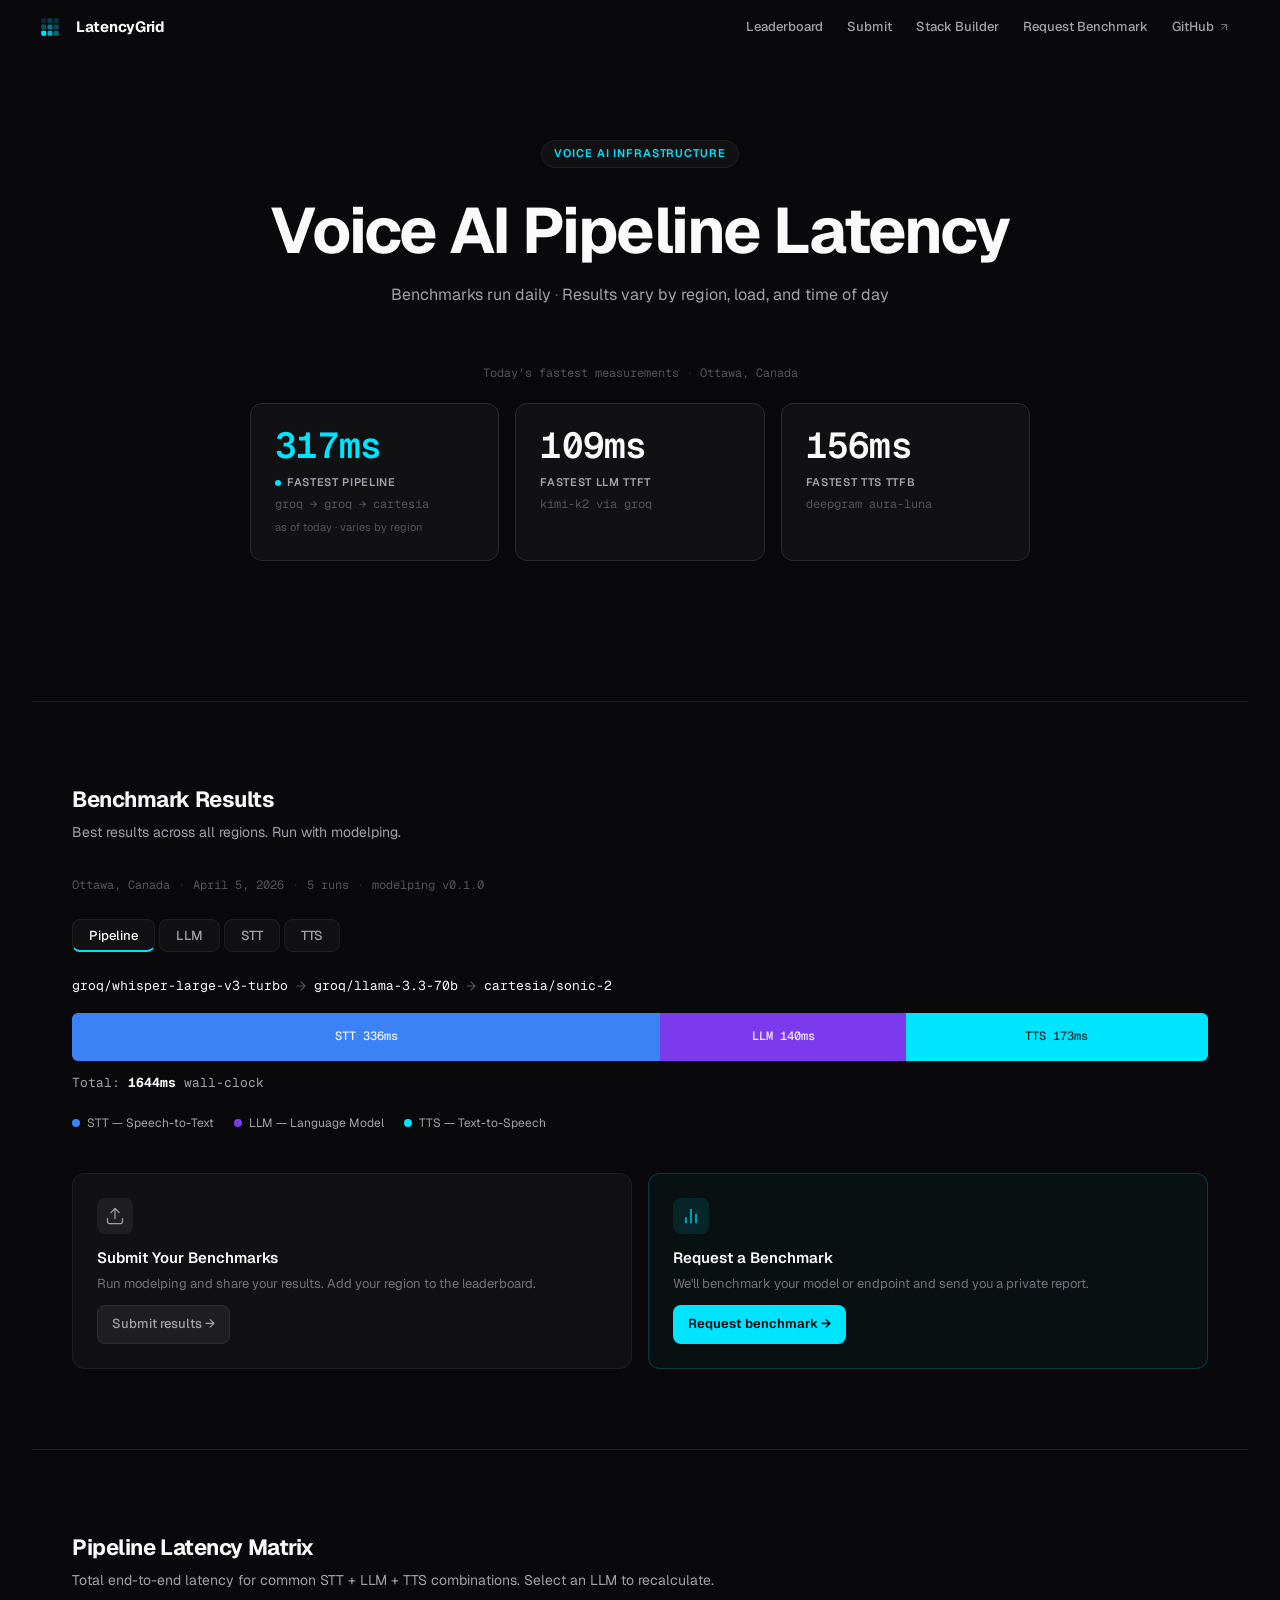
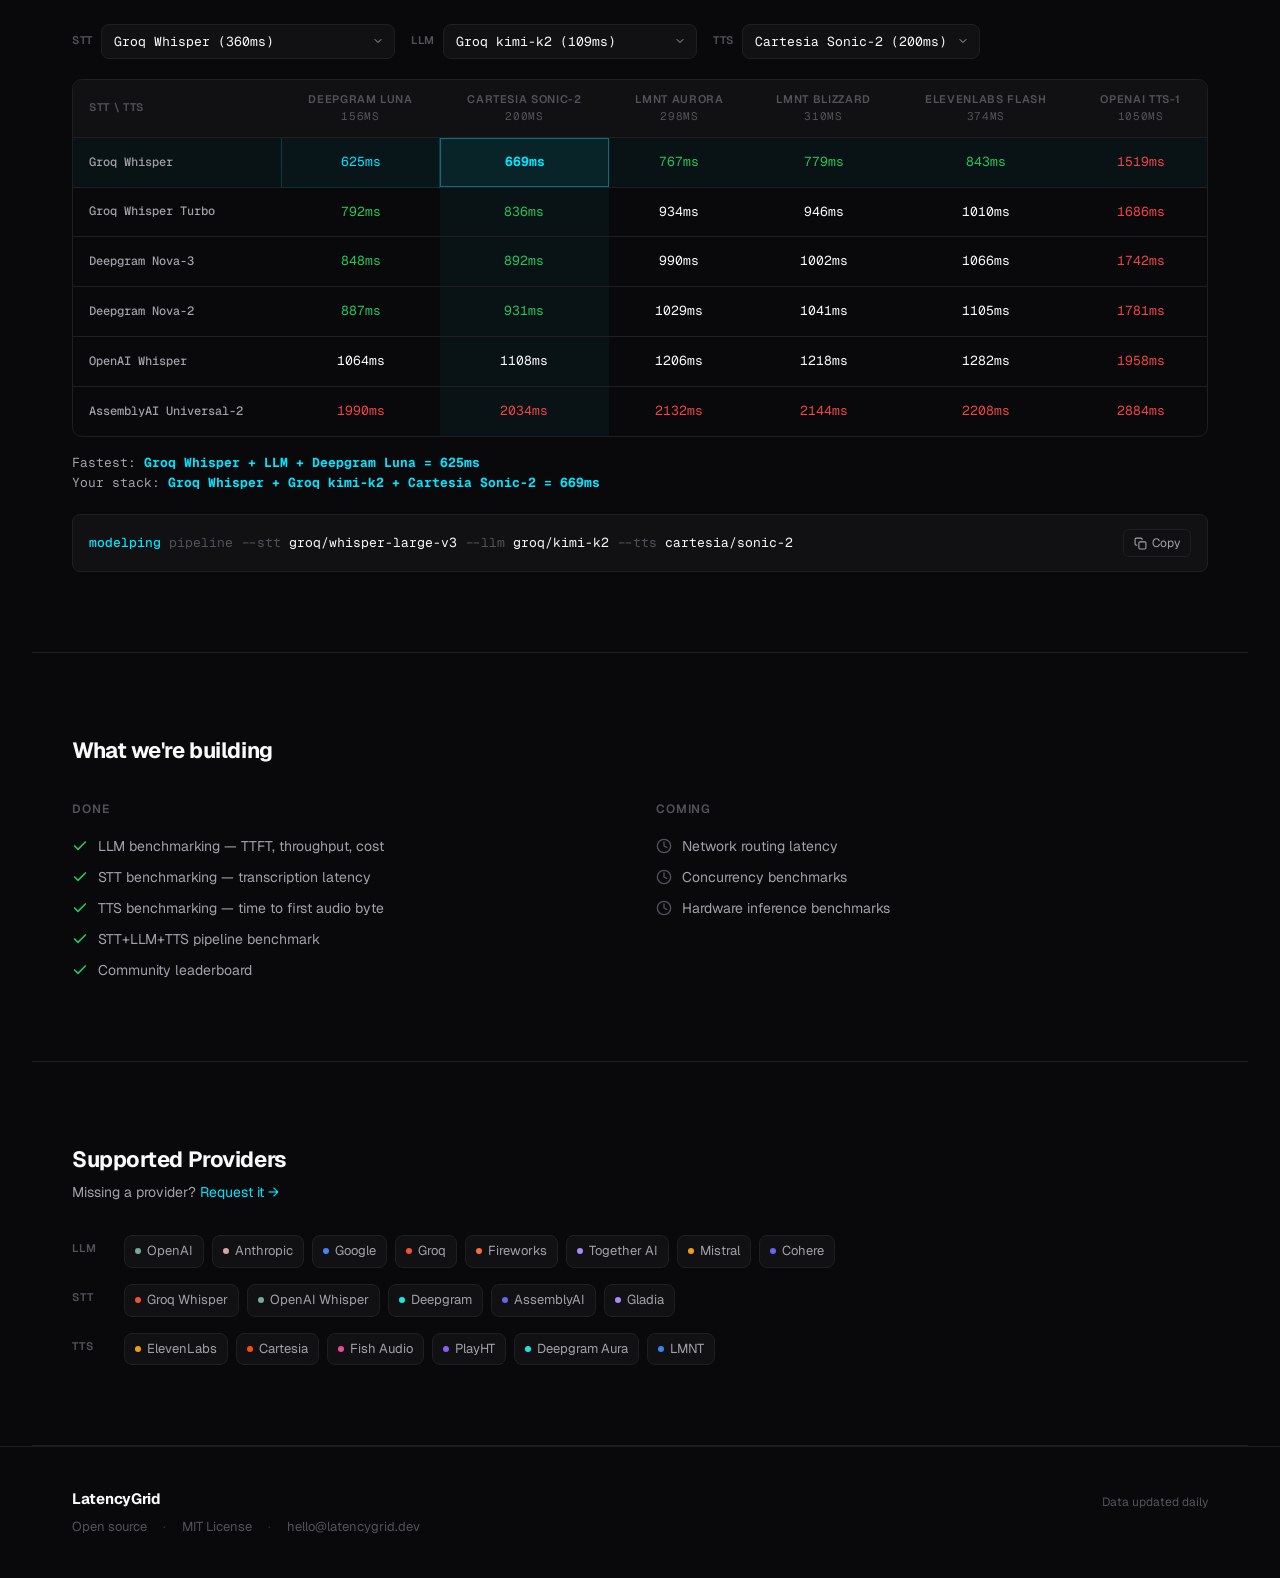
==== index.html @ a195a90a "feat: global benchmark view, matrix with STT+TTS dropdowns, your-stack highlight" ====
<!DOCTYPE html>
<html lang="en">
<head>
  <meta charset="UTF-8" />
  <meta name="viewport" content="width=device-width, initial-scale=1.0" />
  <title>LatencyGrid — Voice AI Pipeline Latency Benchmarks</title>
  <meta name="description" content="Real latency benchmarks for Voice AI pipelines. STT, LLM, TTS latency measurements across 20+ providers. Updated daily." />
  <link rel="preconnect" href="https://fonts.googleapis.com" />
  <link rel="preconnect" href="https://fonts.gstatic.com" crossorigin />
  <link href="https://fonts.googleapis.com/css2?family=Geist:wght@300;400;500;600;700&family=Geist+Mono:wght@400;500&display=swap" rel="stylesheet" />
  <link rel="stylesheet" href="styles.css?v=2" />
  <link rel="icon" type="image/svg+xml" href="/favicon.svg">
  <link rel="icon" type="image/png" sizes="32x32" href="/favicon-32.png">
  <link rel="apple-touch-icon" href="/favicon-32.png">
  <style>
    @keyframes loadingPulse {
      0%, 100% { opacity: 1; }
      50% { opacity: 0.35; }
    }
    .loading-pulse {
      animation: loadingPulse 1.2s ease-in-out infinite;
    }
    .hero-freshness {
      font-size: 12px;
      font-family: var(--font-mono, monospace);
      color: #52525b;
      margin-bottom: 20px;
    }
    .stat-qualifier {
      font-size: 11px;
      color: #52525b;
      margin-top: 4px;
    }
  </style>
</head>
<body>

<!-- ===== NAV ===== -->
<nav class="nav" id="nav">
  <div class="nav-inner">
    <a href="/" class="nav-logo">
      <img src="/logo.svg" width="20" height="20" alt="LatencyGrid" style="display:inline-block;vertical-align:middle;margin-right:8px;">
      LatencyGrid
    </a>
    <button class="nav-mobile-toggle" id="mobileToggle" aria-label="Toggle navigation">
      <svg width="18" height="18" viewBox="0 0 24 24" fill="none" stroke="currentColor" stroke-width="2" stroke-linecap="round">
        <line x1="3" y1="6" x2="21" y2="6"/>
        <line x1="3" y1="12" x2="21" y2="12"/>
        <line x1="3" y1="18" x2="21" y2="18"/>
      </svg>
    </button>
    <ul class="nav-links" id="navLinks">
      <li><a href="/leaderboard.html">Leaderboard</a></li>
      <li><a href="/submit">Submit</a></li>
      <li><a href="#matrix">Stack Builder</a></li>
      <li><a href="/benchmark.html">Request Benchmark</a></li>
      <li>
        <a href="https://github.com/latencygrid/modelping" target="_blank" rel="noopener" class="nav-github">
          GitHub
          <svg width="12" height="12" viewBox="0 0 24 24" fill="none" stroke="currentColor" stroke-width="2" stroke-linecap="round" stroke-linejoin="round">
            <path d="M7 17L17 7M17 7H7M17 7v10"/>
          </svg>
        </a>
      </li>
    </ul>
  </div>
</nav>

<!-- ===== HERO ===== -->
<section class="hero">
  <div class="container">
    <div class="hero-tag">Voice AI Infrastructure</div>
    <h1 class="hero-title">Voice AI Pipeline Latency</h1>
    <p class="hero-sub">
      Benchmarks run daily <span>·</span> Results vary by region, load, and time of day
    </p>

    <div class="hero-freshness">
      <span id="heroDate">Today's fastest measurements</span>
      <span class="meta-sep">·</span>
      <span id="heroLocation">Ottawa, Canada</span>
    </div>

    <div class="hero-stats">
      <!-- Fastest pipeline -->
      <div class="stat-card">
        <div class="stat-number cyan">317ms</div>
        <div class="stat-label-row">
          <div class="live-dot"></div>
          <div class="stat-label">Fastest Pipeline</div>
        </div>
        <div class="stat-meta">groq → groq → cartesia</div>
        <div class="stat-qualifier">as of today · varies by region</div>
      </div>

      <!-- Fastest LLM -->
      <div class="stat-card">
        <div class="stat-number white" id="heroFastestLLM">109ms</div>
        <div class="stat-label-row">
          <div class="stat-label">Fastest LLM TTFT</div>
        </div>
        <div class="stat-meta" id="heroFastestLLMmeta">kimi-k2 via groq</div>
      </div>

      <!-- Fastest TTS -->
      <div class="stat-card">
        <div class="stat-number white" id="heroFastestTTS">156ms</div>
        <div class="stat-label-row">
          <div class="stat-label">Fastest TTS TTFB</div>
        </div>
        <div class="stat-meta" id="heroFastestTTSmeta">deepgram aura-luna</div>
      </div>
    </div>
  </div>
</section>

<div class="section-divider"></div>

<!-- ===== BENCHMARK RESULTS ===== -->
<section id="benchmarks">
  <div class="container">
    <div class="section-header">
      <h2 class="section-title">Benchmark Results</h2>
      <p class="section-sub">Best results across all regions. Run with modelping.</p>
    </div>

    <div class="meta-strip">
      <span id="metaLocation">Ottawa, Canada</span>
      <span class="meta-sep">·</span>
      <span id="metaDate">April 5, 2026</span>
      <span class="meta-sep">·</span>
      <span id="metaRuns">5 runs</span>
      <span class="meta-sep">·</span>
      <span id="metaVersion">modelping v0.1.0</span>
      <span class="meta-sep" id="metaFreshnessSep" style="display:none">·</span>
      <span id="metaFreshness" style="display:none"></span>
    </div>

    <!-- Tabs -->
    <div class="tabs">
      <button class="tab-btn active" data-tab="pipeline">Pipeline</button>
      <button class="tab-btn" data-tab="llm">LLM</button>
      <button class="tab-btn" data-tab="stt">STT</button>
      <button class="tab-btn" data-tab="tts">TTS</button>
    </div>

    <!-- Pipeline tab -->
    <div class="tab-panel active" id="tab-pipeline">
      <div class="pipeline-route">
        <span>groq/whisper-large-v3-turbo</span>
        <svg width="14" height="14" viewBox="0 0 24 24" fill="none" stroke="#52525b" stroke-width="2" stroke-linecap="round"><path d="M5 12h14M12 5l7 7-7 7"/></svg>
        <span>groq/llama-3.3-70b</span>
        <svg width="14" height="14" viewBox="0 0 24 24" fill="none" stroke="#52525b" stroke-width="2" stroke-linecap="round"><path d="M5 12h14M12 5l7 7-7 7"/></svg>
        <span>cartesia/sonic-2</span>
      </div>

      <div class="pipeline-bar-wrapper">
        <div class="bar-seg stt" style="width:51.8%">STT 336ms</div>
        <div class="bar-seg llm" style="width:21.6%">LLM 140ms</div>
        <div class="bar-seg tts" style="width:26.6%">TTS 173ms</div>
      </div>

      <div class="pipeline-total">Total: <strong>1644ms</strong> wall-clock</div>

      <div class="pipeline-legend">
        <div class="legend-item">
          <div class="legend-dot" style="background:#3b82f6"></div>
          STT — Speech-to-Text
        </div>
        <div class="legend-item">
          <div class="legend-dot" style="background:#7c3aed"></div>
          LLM — Language Model
        </div>
        <div class="legend-item">
          <div class="legend-dot" style="background:#00e5ff"></div>
          TTS — Text-to-Speech
        </div>
      </div>
    </div>

    <!-- LLM tab -->
    <div class="tab-panel" id="tab-llm">
      <div class="table-wrapper">
        <table>
          <thead>
            <tr>
              <th>Model</th>
              <th>Provider</th>
              <th>TTFT P50</th>
              <th>TTFT P95</th>
              <th>Tok/s</th>
            </tr>
          </thead>
          <tbody id="llmTableBody">
            <tr>
              <td class="model-name">kimi-k2</td>
              <td><div class="provider-cell"><div class="provider-dot" style="background:#f55036"></div>groq</div></td>
              <td class="latency-green">109ms</td>
              <td class="mono">157ms</td>
              <td class="mono">175.3</td>
            </tr>
            <tr>
              <td class="model-name">llama-3.1-8b-instant</td>
              <td><div class="provider-cell"><div class="provider-dot" style="background:#f55036"></div>groq</div></td>
              <td class="latency-green">114ms</td>
              <td class="mono">130ms</td>
              <td class="mono">387.0</td>
            </tr>
            <tr>
              <td class="model-name">llama-4-scout-17b</td>
              <td><div class="provider-cell"><div class="provider-dot" style="background:#f55036"></div>groq</div></td>
              <td class="latency-green">166ms</td>
              <td class="mono">275ms</td>
              <td class="mono">234.7</td>
            </tr>
            <tr>
              <td class="model-name">llama-3.3-70b-versatile</td>
              <td><div class="provider-cell"><div class="provider-dot" style="background:#f55036"></div>groq</div></td>
              <td class="latency-white">327ms</td>
              <td class="mono">378ms</td>
              <td class="mono">181.6</td>
            </tr>
            <tr>
              <td class="model-name">gpt-4o</td>
              <td><div class="provider-cell"><div class="provider-dot" style="background:#74aa9c"></div>openai</div></td>
              <td class="latency-white">380ms</td>
              <td class="mono">451ms</td>
              <td class="mono">81.6</td>
            </tr>
            <tr>
              <td class="model-name">claude-haiku-4-5</td>
              <td><div class="provider-cell"><div class="provider-dot" style="background:#d4a5a5"></div>anthropic</div></td>
              <td class="latency-white">463ms</td>
              <td class="mono">1700ms</td>
              <td class="mono">68.8</td>
            </tr>
            <tr>
              <td class="model-name">gpt-4o-mini</td>
              <td><div class="provider-cell"><div class="provider-dot" style="background:#74aa9c"></div>openai</div></td>
              <td class="latency-white">508ms</td>
              <td class="mono">549ms</td>
              <td class="mono">44.0</td>
            </tr>
            <tr>
              <td class="model-name">gemini-2.5-flash</td>
              <td><div class="provider-cell"><div class="provider-dot" style="background:#4285f4"></div>google</div></td>
              <td class="latency-white">936ms</td>
              <td class="mono">1100ms</td>
              <td class="mono">45.2</td>
            </tr>
            <tr>
              <td class="model-name">o3-mini</td>
              <td><div class="provider-cell"><div class="provider-dot" style="background:#74aa9c"></div>openai</div></td>
              <td class="latency-red">956ms</td>
              <td class="mono">1508ms</td>
              <td class="mono">70.1</td>
            </tr>
            <tr>
              <td class="model-name">claude-sonnet-4-5</td>
              <td><div class="provider-cell"><div class="provider-dot" style="background:#d4a5a5"></div>anthropic</div></td>
              <td class="latency-red">1361ms</td>
              <td class="mono">1792ms</td>
              <td class="mono">31.4</td>
            </tr>
          </tbody>
        </table>
      </div>
    </div>

    <!-- STT tab -->
    <div class="tab-panel" id="tab-stt">
      <div class="table-wrapper">
        <table>
          <thead>
            <tr>
              <th>Model</th>
              <th>Provider</th>
              <th>Latency P50</th>
            </tr>
          </thead>
          <tbody id="sttTableBody">
            <tr>
              <td class="model-name">whisper-large-v3</td>
              <td><div class="provider-cell"><div class="provider-dot" style="background:#f55036"></div>groq</div></td>
              <td class="mono">360ms</td>
            </tr>
            <tr>
              <td class="model-name">whisper-large-v3-turbo</td>
              <td><div class="provider-cell"><div class="provider-dot" style="background:#f55036"></div>groq</div></td>
              <td class="mono">527ms</td>
            </tr>
            <tr>
              <td class="model-name">nova-3</td>
              <td><div class="provider-cell"><div class="provider-dot" style="background:#13ebe0"></div>deepgram</div></td>
              <td class="mono">583ms</td>
            </tr>
            <tr>
              <td class="model-name">nova-2</td>
              <td><div class="provider-cell"><div class="provider-dot" style="background:#13ebe0"></div>deepgram</div></td>
              <td class="mono">622ms</td>
            </tr>
            <tr>
              <td class="model-name">gpt-4o-transcribe</td>
              <td><div class="provider-cell"><div class="provider-dot" style="background:#74aa9c"></div>openai</div></td>
              <td class="mono">799ms</td>
            </tr>
            <tr>
              <td class="model-name">universal-2</td>
              <td><div class="provider-cell"><div class="provider-dot" style="background:#6366f1"></div>assemblyai</div></td>
              <td class="mono">1725ms</td>
            </tr>
            <tr>
              <td class="model-name">universal-3-pro</td>
              <td><div class="provider-cell"><div class="provider-dot" style="background:#6366f1"></div>assemblyai</div></td>
              <td class="mono">2855ms</td>
            </tr>
            <tr>
              <td class="model-name">default</td>
              <td><div class="provider-cell"><div class="provider-dot" style="background:#a78bfa"></div>gladia</div></td>
              <td class="mono">3452ms</td>
            </tr>
          </tbody>
        </table>
      </div>
    </div>

    <!-- TTS tab -->
    <div class="tab-panel" id="tab-tts">
      <div class="table-wrapper">
        <table>
          <thead>
            <tr>
              <th>Model</th>
              <th>Provider</th>
              <th>TTFB P50</th>
              <th>Realtime Factor</th>
            </tr>
          </thead>
          <tbody id="ttsTableBody">
            <tr>
              <td class="model-name">aura-luna</td>
              <td><div class="provider-cell"><div class="provider-dot" style="background:#13ebe0"></div>deepgram</div></td>
              <td class="mono">156ms</td>
              <td class="rtf-yellow">2.7x</td>
            </tr>
            <tr>
              <td class="model-name">sonic-2</td>
              <td><div class="provider-cell"><div class="provider-dot" style="background:#fc4b0b"></div>cartesia</div></td>
              <td class="mono">200ms</td>
              <td class="rtf-yellow">3.9x</td>
            </tr>
            <tr>
              <td class="model-name">sonic-english</td>
              <td><div class="provider-cell"><div class="provider-dot" style="background:#fc4b0b"></div>cartesia</div></td>
              <td class="mono">210ms</td>
              <td class="rtf-red">1.9x</td>
            </tr>
            <tr>
              <td class="model-name">aurora</td>
              <td><div class="provider-cell"><div class="provider-dot" style="background:#3b82f6"></div>lmnt</div></td>
              <td class="mono">298ms</td>
              <td class="rtf-yellow">2.8x</td>
            </tr>
            <tr>
              <td class="model-name">blizzard</td>
              <td><div class="provider-cell"><div class="provider-dot" style="background:#3b82f6"></div>lmnt</div></td>
              <td class="mono">310ms</td>
              <td class="rtf-yellow">3.5x</td>
            </tr>
            <tr>
              <td class="model-name">flash-v2.5</td>
              <td><div class="provider-cell"><div class="provider-dot" style="background:#f59e0b"></div>elevenlabs</div></td>
              <td class="mono">374ms</td>
              <td class="rtf-green">11.3x</td>
            </tr>
            <tr>
              <td class="model-name">tts-1</td>
              <td><div class="provider-cell"><div class="provider-dot" style="background:#74aa9c"></div>openai</div></td>
              <td class="mono">1050ms</td>
              <td class="rtf-yellow">3.6x</td>
            </tr>
            <tr>
              <td class="model-name">multilingual-v2</td>
              <td><div class="provider-cell"><div class="provider-dot" style="background:#f59e0b"></div>elevenlabs</div></td>
              <td class="mono">1277ms</td>
              <td class="rtf-yellow">4.0x</td>
            </tr>
            <tr>
              <td class="model-name">tts-1-hd</td>
              <td><div class="provider-cell"><div class="provider-dot" style="background:#74aa9c"></div>openai</div></td>
              <td class="mono">2010ms</td>
              <td class="rtf-yellow">2.3x</td>
            </tr>
            <tr>
              <td class="model-name">default</td>
              <td><div class="provider-cell"><div class="provider-dot" style="background:#ec4899"></div>fish-audio</div></td>
              <td class="mono">2511ms</td>
              <td class="rtf-yellow">2.9x</td>
            </tr>
          </tbody>
        </table>
      </div>
    </div>

    <div class="dual-cta">
      <div class="cta-card cta-card-primary">
        <div class="cta-card-icon">
          <!-- Upload/share SVG icon -->
          <svg width="20" height="20" viewBox="0 0 24 24" fill="none" stroke="currentColor" stroke-width="1.5" stroke-linecap="round" stroke-linejoin="round">
            <path d="M21 15v4a2 2 0 0 1-2 2H5a2 2 0 0 1-2-2v-4"/>
            <polyline points="17 8 12 3 7 8"/>
            <line x1="12" y1="3" x2="12" y2="15"/>
          </svg>
        </div>
        <div class="cta-card-body">
          <h3>Submit Your Benchmarks</h3>
          <p>Run modelping and share your results. Add your region to the leaderboard.</p>
        </div>
        <a href="/submit" class="cta-card-btn cta-btn-secondary">Submit results →</a>
      </div>

      <div class="cta-card cta-card-accent">
        <div class="cta-card-icon cta-icon-accent">
          <!-- Chart/benchmark SVG icon -->
          <svg width="20" height="20" viewBox="0 0 24 24" fill="none" stroke="currentColor" stroke-width="1.5" stroke-linecap="round" stroke-linejoin="round">
            <line x1="18" y1="20" x2="18" y2="10"/>
            <line x1="12" y1="20" x2="12" y2="4"/>
            <line x1="6" y1="20" x2="6" y2="14"/>
          </svg>
        </div>
        <div class="cta-card-body">
          <h3>Request a Benchmark</h3>
          <p>We'll benchmark your model or endpoint and send you a private report.</p>
        </div>
        <a href="/benchmark" class="cta-card-btn cta-btn-primary">Request benchmark →</a>
      </div>
    </div>
  </div>
</section>

<div class="section-divider"></div>

<!-- ===== PIPELINE LATENCY MATRIX ===== -->
<section id="matrix">
  <div class="container">
    <div class="section-header">
      <h2 class="section-title">Pipeline Latency Matrix</h2>
      <p class="section-sub">Total end-to-end latency for common STT + LLM + TTS combinations. Select an LLM to recalculate.</p>
    </div>

    <div class="matrix-controls">
      <div class="matrix-control-group">
        <label class="matrix-lbl">STT</label>
        <select id="sttSelect" class="matrix-select">
          <option value="360" data-model="groq/whisper-large-v3" selected>Groq Whisper (360ms)</option>
          <option value="527" data-model="groq/whisper-large-v3-turbo">Groq Whisper Turbo (527ms)</option>
          <option value="583" data-model="deepgram/nova-3">Deepgram Nova-3 (583ms)</option>
          <option value="622" data-model="deepgram/nova-2">Deepgram Nova-2 (622ms)</option>
          <option value="799" data-model="openai/whisper">OpenAI Whisper (799ms)</option>
          <option value="1725" data-model="assemblyai/universal-2">AssemblyAI Universal-2 (1725ms)</option>
        </select>
      </div>

      <div class="matrix-control-group">
        <label class="matrix-lbl">LLM</label>
        <select id="llmSelect" class="matrix-select">
          <option value="109" data-model="groq/kimi-k2" selected>Groq kimi-k2 (109ms)</option>
          <option value="114" data-model="groq/llama-3.1-8b">Groq Llama 3.1 8B (114ms)</option>
          <option value="140" data-model="groq/llama-3.3-70b">Groq Llama 3.3 70B (140ms)</option>
          <option value="380" data-model="openai/gpt-4o">GPT-4o (380ms)</option>
          <option value="463" data-model="anthropic/claude-haiku">Claude Haiku 4.5 (463ms)</option>
          <option value="508" data-model="openai/gpt-4o-mini">GPT-4o-mini (508ms)</option>
          <option value="936" data-model="google/gemini-2.5-flash">Gemini 2.5 Flash (936ms)</option>
        </select>
      </div>

      <div class="matrix-control-group">
        <label class="matrix-lbl">TTS</label>
        <select id="ttsSelect" class="matrix-select">
          <option value="156" data-model="deepgram/aura-luna">Deepgram Luna (156ms)</option>
          <option value="200" data-model="cartesia/sonic-2" selected>Cartesia Sonic-2 (200ms)</option>
          <option value="298" data-model="lmnt/aurora">LMNT Aurora (298ms)</option>
          <option value="310" data-model="lmnt/blizzard">LMNT Blizzard (310ms)</option>
          <option value="374" data-model="elevenlabs/flash">ElevenLabs Flash (374ms)</option>
          <option value="1050" data-model="openai/tts-1">OpenAI TTS-1 (1050ms)</option>
        </select>
      </div>
    </div>

    <div class="matrix-table-wrapper">
      <table class="matrix-table" id="matrixTable">
        <thead id="matrixHead">
          <tr>
            <th>STT \ TTS</th>
            <th>Deepgram Luna<br><span style="font-weight:400;font-family:var(--font-mono);font-size:11px;color:var(--text-muted)">156ms</span></th>
            <th>Cartesia Sonic-2<br><span style="font-weight:400;font-family:var(--font-mono);font-size:11px;color:var(--text-muted)">200ms</span></th>
            <th>LMNT Aurora<br><span style="font-weight:400;font-family:var(--font-mono);font-size:11px;color:var(--text-muted)">298ms</span></th>
            <th>LMNT Blizzard<br><span style="font-weight:400;font-family:var(--font-mono);font-size:11px;color:var(--text-muted)">310ms</span></th>
            <th>ElevenLabs Flash<br><span style="font-weight:400;font-family:var(--font-mono);font-size:11px;color:var(--text-muted)">374ms</span></th>
            <th>OpenAI TTS-1<br><span style="font-weight:400;font-family:var(--font-mono);font-size:11px;color:var(--text-muted)">1050ms</span></th>
          </tr>
        </thead>
        <tbody id="matrixBody">
          <!-- JS-populated -->
        </tbody>
      </table>
    </div>

    <div class="matrix-fastest-line" id="matrixFastestLine">
      Fastest: <strong id="fastestLabel">—</strong><br>
      Your stack: <strong id="yourStackLabel">—</strong>
    </div>

    <div class="command-block">
      <div class="command-text" id="commandText">
        <span class="cmd-binary">modelping</span>
        <span class="cmd-flag"> pipeline</span>
        <span class="cmd-flag"> --stt </span><span id="cmdSttValue" class="cmd-value">groq/whisper-large-v3</span>
        <span class="cmd-flag"> --llm </span><span id="cmdLlmValue" class="cmd-value">groq/kimi-k2</span>
        <span class="cmd-flag"> --tts </span><span id="cmdTtsValue" class="cmd-value">cartesia/sonic-2</span>
      </div>
      <button class="copy-btn" id="copyBtn">
        <svg width="13" height="13" viewBox="0 0 24 24" fill="none" stroke="currentColor" stroke-width="2" stroke-linecap="round" stroke-linejoin="round">
          <rect x="9" y="9" width="13" height="13" rx="2" ry="2"/>
          <path d="M5 15H4a2 2 0 0 1-2-2V4a2 2 0 0 1 2-2h9a2 2 0 0 1 2 2v1"/>
        </svg>
        Copy
      </button>
    </div>
  </div>
</section>

<div class="section-divider"></div>

<!-- ===== ROADMAP ===== -->
<section id="roadmap">
  <div class="container">
    <div class="section-header">
      <h2 class="section-title">What we're building</h2>
    </div>

    <div class="roadmap-grid">
      <!-- Done -->
      <div>
        <div class="roadmap-column-title">Done</div>
        <div class="roadmap-items">
          <div class="roadmap-item">
            <svg width="16" height="16" viewBox="0 0 24 24" fill="none" stroke="#22c55e" stroke-width="2.5" stroke-linecap="round" stroke-linejoin="round">
              <polyline points="20 6 9 17 4 12"/>
            </svg>
            <span>LLM benchmarking — TTFT, throughput, cost</span>
          </div>
          <div class="roadmap-item">
            <svg width="16" height="16" viewBox="0 0 24 24" fill="none" stroke="#22c55e" stroke-width="2.5" stroke-linecap="round" stroke-linejoin="round">
              <polyline points="20 6 9 17 4 12"/>
            </svg>
            <span>STT benchmarking — transcription latency</span>
          </div>
          <div class="roadmap-item">
            <svg width="16" height="16" viewBox="0 0 24 24" fill="none" stroke="#22c55e" stroke-width="2.5" stroke-linecap="round" stroke-linejoin="round">
              <polyline points="20 6 9 17 4 12"/>
            </svg>
            <span>TTS benchmarking — time to first audio byte</span>
          </div>
          <div class="roadmap-item">
            <svg width="16" height="16" viewBox="0 0 24 24" fill="none" stroke="#22c55e" stroke-width="2.5" stroke-linecap="round" stroke-linejoin="round">
              <polyline points="20 6 9 17 4 12"/>
            </svg>
            <span>STT+LLM+TTS pipeline benchmark</span>
          </div>
          <div class="roadmap-item">
            <svg width="16" height="16" viewBox="0 0 24 24" fill="none" stroke="#22c55e" stroke-width="2.5" stroke-linecap="round" stroke-linejoin="round">
              <polyline points="20 6 9 17 4 12"/>
            </svg>
            <span>Community leaderboard</span>
          </div>
        </div>
      </div>

      <!-- Coming -->
      <div>
        <div class="roadmap-column-title">Coming</div>
        <div class="roadmap-items">
          <div class="roadmap-item">
            <svg width="16" height="16" viewBox="0 0 24 24" fill="none" stroke="#52525b" stroke-width="2" stroke-linecap="round" stroke-linejoin="round">
              <circle cx="12" cy="12" r="10"/>
              <polyline points="12 6 12 12 16 14"/>
            </svg>
            <span>Network routing latency</span>
          </div>
          <div class="roadmap-item">
            <svg width="16" height="16" viewBox="0 0 24 24" fill="none" stroke="#52525b" stroke-width="2" stroke-linecap="round" stroke-linejoin="round">
              <circle cx="12" cy="12" r="10"/>
              <polyline points="12 6 12 12 16 14"/>
            </svg>
            <span>Concurrency benchmarks</span>
          </div>
          <div class="roadmap-item">
            <svg width="16" height="16" viewBox="0 0 24 24" fill="none" stroke="#52525b" stroke-width="2" stroke-linecap="round" stroke-linejoin="round">
              <circle cx="12" cy="12" r="10"/>
              <polyline points="12 6 12 12 16 14"/>
            </svg>
            <span>Hardware inference benchmarks</span>
          </div>
        </div>
      </div>
    </div>
  </div>
</section>

<div class="section-divider"></div>

<!-- ===== SUPPORTED PROVIDERS ===== -->
<section id="providers">
  <div class="container">
    <div class="section-header">
      <h2 class="section-title">Supported Providers</h2>
      <p class="section-sub">Missing a provider? <a href="/benchmark.html" style="color:var(--accent);">Request it →</a></p>
    </div>

    <div class="provider-rows">
      <!-- LLM -->
      <div class="provider-row">
        <div class="provider-row-label">LLM</div>
        <div class="provider-chips">
          <div class="chip"><div class="chip-dot" style="background:#74aa9c"></div>OpenAI</div>
          <div class="chip"><div class="chip-dot" style="background:#d4a5a5"></div>Anthropic</div>
          <div class="chip"><div class="chip-dot" style="background:#4285f4"></div>Google</div>
          <div class="chip"><div class="chip-dot" style="background:#f55036"></div>Groq</div>
          <div class="chip"><div class="chip-dot" style="background:#ff6b35"></div>Fireworks</div>
          <div class="chip"><div class="chip-dot" style="background:#a78bfa"></div>Together AI</div>
          <div class="chip"><div class="chip-dot" style="background:#f59e0b"></div>Mistral</div>
          <div class="chip"><div class="chip-dot" style="background:#6366f1"></div>Cohere</div>
        </div>
      </div>

      <!-- STT -->
      <div class="provider-row">
        <div class="provider-row-label">STT</div>
        <div class="provider-chips">
          <div class="chip"><div class="chip-dot" style="background:#f55036"></div>Groq Whisper</div>
          <div class="chip"><div class="chip-dot" style="background:#74aa9c"></div>OpenAI Whisper</div>
          <div class="chip"><div class="chip-dot" style="background:#13ebe0"></div>Deepgram</div>
          <div class="chip"><div class="chip-dot" style="background:#6366f1"></div>AssemblyAI</div>
          <div class="chip"><div class="chip-dot" style="background:#a78bfa"></div>Gladia</div>
        </div>
      </div>

      <!-- TTS -->
      <div class="provider-row">
        <div class="provider-row-label">TTS</div>
        <div class="provider-chips">
          <div class="chip"><div class="chip-dot" style="background:#f59e0b"></div>ElevenLabs</div>
          <div class="chip"><div class="chip-dot" style="background:#fc4b0b"></div>Cartesia</div>
          <div class="chip"><div class="chip-dot" style="background:#ec4899"></div>Fish Audio</div>
          <div class="chip"><div class="chip-dot" style="background:#8b5cf6"></div>PlayHT</div>
          <div class="chip"><div class="chip-dot" style="background:#13ebe0"></div>Deepgram Aura</div>
          <div class="chip"><div class="chip-dot" style="background:#3b82f6"></div>LMNT</div>
        </div>
      </div>
    </div>
  </div>
</section>

<div class="section-divider"></div>

<!-- ===== FOOTER ===== -->
<footer>
  <div class="container">
    <div class="footer-inner">
      <div>
        <div class="footer-brand">LatencyGrid</div>
        <div class="footer-links">
          <span>Open source</span>
          <span class="footer-sep">·</span>
          <span>MIT License</span>
          <span class="footer-sep">·</span>
          <a href="mailto:hello@latencygrid.dev">hello@latencygrid.dev</a>
        </div>
      </div>
      <div class="footer-right">
        <div class="footer-data-note">Data updated daily</div>
      </div>
    </div>
  </div>
</footer>

<script>
(function() {
  // ===== NAV SCROLL =====
  const nav = document.getElementById('nav');
  window.addEventListener('scroll', function() {
    nav.classList.toggle('scrolled', window.scrollY > 20);
  }, { passive: true });

  // ===== MOBILE NAV =====
  const mobileToggle = document.getElementById('mobileToggle');
  const navLinks = document.getElementById('navLinks');
  mobileToggle.addEventListener('click', function() {
    navLinks.classList.toggle('open');
  });

  // ===== TAB SWITCHING =====
  const tabBtns = document.querySelectorAll('.tab-btn');
  const tabPanels = document.querySelectorAll('.tab-panel');
  tabBtns.forEach(function(btn) {
    btn.addEventListener('click', function() {
      const target = btn.getAttribute('data-tab');
      tabBtns.forEach(function(b) { b.classList.remove('active'); });
      tabPanels.forEach(function(p) { p.classList.remove('active'); });
      btn.classList.add('active');
      document.getElementById('tab-' + target).classList.add('active');
    });
  });

  // ===== MATRIX =====
  const sttOptions = [
    { label: 'Groq Whisper', ms: 360, cmdKey: 'groq/whisper-large-v3' },
    { label: 'Groq Whisper Turbo', ms: 527, cmdKey: 'groq/whisper-large-v3-turbo' },
    { label: 'Deepgram Nova-3', ms: 583, cmdKey: 'deepgram/nova-3' },
    { label: 'Deepgram Nova-2', ms: 622, cmdKey: 'deepgram/nova-2' },
    { label: 'OpenAI Whisper', ms: 799, cmdKey: 'openai/whisper' },
    { label: 'AssemblyAI Universal-2', ms: 1725, cmdKey: 'assemblyai/universal-2' }
  ];

  const ttsOptions = [
    { label: 'Deepgram Luna', ms: 156, cmdKey: 'deepgram/aura-luna' },
    { label: 'Cartesia Sonic-2', ms: 200, cmdKey: 'cartesia/sonic-2' },
    { label: 'LMNT Aurora', ms: 298, cmdKey: 'lmnt/aurora' },
    { label: 'LMNT Blizzard', ms: 310, cmdKey: 'lmnt/blizzard' },
    { label: 'ElevenLabs Flash', ms: 374, cmdKey: 'elevenlabs/flash' },
    { label: 'OpenAI TTS-1', ms: 1050, cmdKey: 'openai/tts-1' }
  ];

  function getThresholds(values) {
    const sorted = [...values].sort(function(a, b) { return a - b; });
    const low = sorted[Math.floor(sorted.length * 0.3)];
    const high = sorted[Math.floor(sorted.length * 0.7)];
    return { low, high };
  }

  function colorCell(val, low, high) {
    if (val <= low) return '#22c55e';
    if (val >= high) return '#ef4444';
    return '#fafafa';
  }

  function getSelectedMs(selectId) {
    return parseInt(document.getElementById(selectId).value, 10);
  }

  function getSelectedModel(selectId) {
    const sel = document.getElementById(selectId);
    const opt = sel.options[sel.selectedIndex];
    return opt.getAttribute('data-model') || '';
  }

  function renderMatrix(llmMs) {
    const sttMs = getSelectedMs('sttSelect');
    const ttsMs = getSelectedMs('ttsSelect');
    const tbody = document.getElementById('matrixBody');

    // Compute all values
    const rows = sttOptions.map(function(stt) {
      return ttsOptions.map(function(tts) {
        return stt.ms + llmMs + tts.ms;
      });
    });

    const allVals = rows.flat();
    const { low, high } = getThresholds(allVals);
    const minVal = Math.min.apply(null, allVals);

    let fastestStt = '', fastestTts = '', fastestTotal = 0;
    let fastestSttCmd = '', fastestTtsCmd = '';

    tbody.innerHTML = '';
    rows.forEach(function(rowVals, si) {
      const sttRowMs = sttOptions[si].ms;
      const isSelectedRow = (sttRowMs === sttMs);
      const tr = document.createElement('tr');
      if (isSelectedRow) tr.className = 'matrix-row highlighted';

      const th = document.createElement('td');
      th.className = 'row-header';
      th.textContent = sttOptions[si].label;
      tr.appendChild(th);

      rowVals.forEach(function(val, ti) {
        const ttsColMs = ttsOptions[ti].ms;
        const isSelectedCol = (ttsColMs === ttsMs);
        const isSelectedCell = (isSelectedRow && isSelectedCol);
        const isMin = (val === minVal);
        const td = document.createElement('td');

        if (isSelectedCell) {
          td.className = 'matrix-cell selected';
        } else if (isMin) {
          td.className = 'cell-fastest';
          td.style.color = '#00e5ff';
          fastestStt = sttOptions[si].label;
          fastestTts = ttsOptions[ti].label;
          fastestTotal = val;
          fastestSttCmd = sttOptions[si].cmdKey;
          fastestTtsCmd = ttsOptions[ti].cmdKey;
        } else {
          if (isSelectedCol) td.className = 'matrix-col-highlighted';
          td.style.color = colorCell(val, low, high);
        }
        td.style.fontFamily = 'var(--font-mono)';
        td.textContent = val + 'ms';
        tr.appendChild(td);
      });

      tbody.appendChild(tr);
    });

    // If nothing else is min (edge case: selected cell is the min)
    if (!fastestStt) {
      for (let si = 0; si < rows.length; si++) {
        for (let ti = 0; ti < rows[si].length; ti++) {
          if (rows[si][ti] === minVal) {
            fastestStt = sttOptions[si].label;
            fastestTts = ttsOptions[ti].label;
            fastestTotal = minVal;
            fastestSttCmd = sttOptions[si].cmdKey;
            fastestTtsCmd = ttsOptions[ti].cmdKey;
          }
        }
      }
    }

    // Your stack total
    const yourStackTotal = sttMs + llmMs + ttsMs;

    // Update fastest line
    document.getElementById('fastestLabel').textContent =
      fastestStt + ' + LLM + ' + fastestTts + ' = ' + fastestTotal + 'ms';

    // Update your stack line
    const sttSel = document.getElementById('sttSelect');
    const ttsSel = document.getElementById('ttsSelect');
    const llmSel = document.getElementById('llmSelect');
    const sttLabel = sttSel.options[sttSel.selectedIndex].text.replace(/ \(\d+ms\)$/, '');
    const ttsLabel = ttsSel.options[ttsSel.selectedIndex].text.replace(/ \(\d+ms\)$/, '');
    const llmLabel = llmSel.options[llmSel.selectedIndex].text.replace(/ \(\d+ms\)$/, '');
    document.getElementById('yourStackLabel').textContent =
      sttLabel + ' + ' + llmLabel + ' + ' + ttsLabel + ' = ' + yourStackTotal + 'ms';

    return { fastestSttCmd, fastestTtsCmd };
  }

  function getModelFromSelect(selectId) {
    const sel = document.getElementById(selectId);
    return sel.options[sel.selectedIndex].getAttribute('data-model') || '';
  }

  function updateCommand() {
    document.getElementById('cmdSttValue').textContent = getModelFromSelect('sttSelect');
    document.getElementById('cmdLlmValue').textContent = getModelFromSelect('llmSelect');
    document.getElementById('cmdTtsValue').textContent = getModelFromSelect('ttsSelect');
  }

  function updateMatrix() {
    const llmMs = getSelectedMs('llmSelect');
    renderMatrix(llmMs);
    updateCommand();
    history.replaceState(null, '', window.location.pathname);
  }

  document.getElementById('llmSelect').addEventListener('change', updateMatrix);
  document.getElementById('sttSelect').addEventListener('change', updateMatrix);
  document.getElementById('ttsSelect').addEventListener('change', updateMatrix);
  updateMatrix();

  // ===== LIVE DATA FETCHING =====
  (function() {
    const API_BASE = 'https://api.latencygrid.dev';

    const PROVIDER_COLORS = {
      openai: '#74aa9c', anthropic: '#d4a5a5', google: '#4285f4',
      groq: '#f55036', fireworks: '#6366f1', together: '#f59e0b',
      mistral: '#ff6b6b', cohere: '#39d353',
      deepgram: '#13ebe0', deepgram_stt: '#13ebe0', deepgram_tts: '#13ebe0',
      cartesia: '#fc4b0b', elevenlabs: '#f59e0b', assemblyai: '#6366f1',
      lmnt: '#3b82f6', openai_stt: '#74aa9c', gladia: '#a78bfa',
      'fish-audio': '#ec4899', playht: '#8b5cf6'
    };

    function providerColor(provider) {
      if (!provider) return '#888';
      var key = provider.toLowerCase().replace(/[_-]/g, '').replace('stt','').replace('tts','');
      for (var k in PROVIDER_COLORS) {
        if (k.replace(/[_-]/g, '') === key) return PROVIDER_COLORS[k];
      }
      return PROVIDER_COLORS[provider] || '#888';
    }

    function formatDate(ts) {
      try {
        var d = new Date(ts);
        return d.toLocaleDateString('en-US', { month: 'long', day: 'numeric', year: 'numeric' });
      } catch(e) { return ts; }
    }

    function timeAgo(ts) {
      try {
        var diff = Math.floor((Date.now() - new Date(ts).getTime()) / 1000);
        if (diff < 60) return diff + 's ago';
        if (diff < 3600) return Math.floor(diff/60) + 'm ago';
        if (diff < 86400) return Math.floor(diff/3600) + 'h ago';
        return Math.floor(diff/86400) + 'd ago';
      } catch(e) { return ''; }
    }

    function setLoading() {
      var llmEl = document.getElementById('heroFastestLLM');
      var ttsEl = document.getElementById('heroFastestTTS');
      if (llmEl) llmEl.classList.add('loading-pulse');
      if (ttsEl) ttsEl.classList.add('loading-pulse');

      var llmBody = document.getElementById('llmTableBody');
      var sttBody = document.getElementById('sttTableBody');
      var ttsBody = document.getElementById('ttsTableBody');
      var loadingRow = '<tr><td colspan="5" style="text-align:center;color:var(--text-muted);padding:18px">Loading…</td></tr>';
      if (llmBody) llmBody.innerHTML = loadingRow;
      if (sttBody) sttBody.innerHTML = '<tr><td colspan="3" style="text-align:center;color:var(--text-muted);padding:18px">Loading…</td></tr>';
      if (ttsBody) ttsBody.innerHTML = '<tr><td colspan="4" style="text-align:center;color:var(--text-muted);padding:18px">Loading…</td></tr>';
    }

    function clearLoading() {
      var llmEl = document.getElementById('heroFastestLLM');
      var ttsEl = document.getElementById('heroFastestTTS');
      if (llmEl) llmEl.classList.remove('loading-pulse');
      if (ttsEl) ttsEl.classList.remove('loading-pulse');
    }

    function restoreHardcodedTables() {
      // On fetch error, restore hardcoded fallback rows
      var llmBody = document.getElementById('llmTableBody');
      if (llmBody) llmBody.innerHTML = [
        ['kimi-k2','groq','109ms','157ms','175.3','latency-green'],
        ['llama-3.1-8b-instant','groq','114ms','130ms','387.0','latency-green'],
        ['llama-4-scout-17b','groq','166ms','275ms','234.7','latency-green'],
        ['llama-3.3-70b-versatile','groq','327ms','378ms','181.6','latency-white'],
        ['gpt-4o','openai','380ms','451ms','81.6','latency-white'],
        ['claude-haiku-4-5','anthropic','463ms','1700ms','68.8','latency-white'],
        ['gpt-4o-mini','openai','508ms','549ms','44.0','latency-white'],
        ['gemini-2.5-flash','google','936ms','1100ms','45.2','latency-white'],
        ['o3-mini','openai','956ms','1508ms','70.1','latency-red'],
        ['claude-sonnet-4-5','anthropic','1361ms','1792ms','31.4','latency-red']
      ].map(function(r) {
        return '<tr><td class="model-name">'+r[0]+'</td><td><div class="provider-cell"><div class="provider-dot" style="background:'+providerColor(r[1])+'"></div>'+r[1]+'</div></td><td class="'+r[5]+'">'+r[2]+'</td><td class="mono">'+r[3]+'</td><td class="mono">'+r[4]+'</td></tr>';
      }).join('');

      var sttBody = document.getElementById('sttTableBody');
      if (sttBody) sttBody.innerHTML = [
        ['whisper-large-v3','groq','360ms'],
        ['whisper-large-v3-turbo','groq','527ms'],
        ['nova-3','deepgram','583ms'],
        ['nova-2','deepgram','622ms'],
        ['gpt-4o-transcribe','openai','799ms'],
        ['universal-2','assemblyai','1725ms'],
        ['universal-3-pro','assemblyai','2855ms'],
        ['default','gladia','3452ms']
      ].map(function(r) {
        return '<tr><td class="model-name">'+r[0]+'</td><td><div class="provider-cell"><div class="provider-dot" style="background:'+providerColor(r[1])+'"></div>'+r[1]+'</div></td><td class="mono">'+r[2]+'</td></tr>';
      }).join('');

      var ttsBody = document.getElementById('ttsTableBody');
      if (ttsBody) ttsBody.innerHTML = [
        ['aura-luna','deepgram','156ms','2.7x','rtf-yellow'],
        ['sonic-2','cartesia','200ms','3.9x','rtf-yellow'],
        ['sonic-english','cartesia','210ms','1.9x','rtf-red'],
        ['aurora','lmnt','298ms','2.8x','rtf-yellow'],
        ['blizzard','lmnt','310ms','3.5x','rtf-yellow'],
        ['flash-v2.5','elevenlabs','374ms','11.3x','rtf-green'],
        ['tts-1','openai','1050ms','3.6x','rtf-yellow'],
        ['multilingual-v2','elevenlabs','1277ms','4.0x','rtf-yellow'],
        ['tts-1-hd','openai','2010ms','2.3x','rtf-yellow'],
        ['default','fish-audio','2511ms','2.9x','rtf-yellow']
      ].map(function(r) {
        return '<tr><td class="model-name">'+r[0]+'</td><td><div class="provider-cell"><div class="provider-dot" style="background:'+providerColor(r[1])+'"></div>'+r[1]+'</div></td><td class="mono">'+r[2]+'</td><td class="'+r[4]+'">'+r[3]+'</td></tr>';
      }).join('');
    }

    function renderLLMTable(llmData) {
      var body = document.getElementById('llmTableBody');
      if (!body || !llmData || !llmData.length) return;
      var valid = llmData.filter(function(m) { return m.error_rate < 1; });
      valid.sort(function(a, b) { return a.ttft_p50 - b.ttft_p50; });
      var n = valid.length;
      body.innerHTML = valid.map(function(m, i) {
        var color;
        if (i < 3) color = '#22c55e';
        else if (i >= n - 2) color = '#ef4444';
        else color = '#fafafa';
        var dotColor = providerColor(m.provider);
        var providerLabel = m.provider || '';
        var toks = m.throughput_p50 != null ? m.throughput_p50.toFixed(1) : '—';
        var p95 = m.ttft_p95 != null ? Math.round(m.ttft_p95) + 'ms' : '—';
        return '<tr>' +
          '<td class="model-name">' + m.model + '</td>' +
          '<td><div class="provider-cell"><div class="provider-dot" style="background:' + dotColor + '"></div>' + providerLabel + '</div></td>' +
          '<td style="color:' + color + ';font-family:var(--font-mono)">' + Math.round(m.ttft_p50) + 'ms</td>' +
          '<td class="mono">' + p95 + '</td>' +
          '<td class="mono">' + toks + '</td>' +
          '</tr>';
      }).join('');
    }

    function renderSTTTable(sttData) {
      var body = document.getElementById('sttTableBody');
      if (!body || !sttData || !sttData.length) return;
      var sorted = sttData.slice().sort(function(a,b){ return a.latency_p50 - b.latency_p50; });
      body.innerHTML = sorted.map(function(m) {
        var parts = (m.model || '').split('/');
        var modelLabel = parts[parts.length - 1];
        var providerLabel = m.provider || '';
        var dotColor = providerColor(m.provider);
        return '<tr>' +
          '<td class="model-name">' + modelLabel + '</td>' +
          '<td><div class="provider-cell"><div class="provider-dot" style="background:' + dotColor + '"></div>' + providerLabel + '</div></td>' +
          '<td class="mono">' + Math.round(m.latency_p50) + 'ms</td>' +
          '</tr>';
      }).join('');
    }

    function renderTTSTable(ttsData) {
      var body = document.getElementById('ttsTableBody');
      if (!body || !ttsData || !ttsData.length) return;
      var sorted = ttsData.slice().sort(function(a,b){
        var av = a.ttfb_p50 != null ? a.ttfb_p50 : (a.ttfb_ms != null ? a.ttfb_ms : Infinity);
        var bv = b.ttfb_p50 != null ? b.ttfb_p50 : (b.ttfb_ms != null ? b.ttfb_ms : Infinity);
        return av - bv;
      });
      body.innerHTML = sorted.map(function(m) {
        var parts = (m.model || '').split('/');
        var modelLabel = parts[parts.length - 1];
        var providerLabel = m.provider || '';
        var dotColor = providerColor(m.provider);
        var ttfb = m.ttfb_p50 != null ? m.ttfb_p50 : (m.ttfb_ms != null ? m.ttfb_ms : null);
        var ttfbStr = ttfb != null ? Math.round(ttfb) + 'ms' : '—';
        var rtf = m.rtf != null ? m.rtf : null;
        var rtfStr = '—', rtfClass = '';
        if (rtf != null) {
          rtfStr = rtf.toFixed(1) + 'x';
          if (rtf > 5) rtfClass = 'rtf-green';
          else if (rtf >= 2) rtfClass = 'rtf-yellow';
          else rtfClass = 'rtf-red';
        }
        return '<tr>' +
          '<td class="model-name">' + modelLabel + '</td>' +
          '<td><div class="provider-cell"><div class="provider-dot" style="background:' + dotColor + '"></div>' + providerLabel + '</div></td>' +
          '<td class="mono">' + ttfbStr + '</td>' +
          '<td class="' + rtfClass + '">' + rtfStr + '</td>' +
          '</tr>';
      }).join('');
    }

    function applySubmissionData(sub) {
      var llm = sub.llm || [];
      var stt = sub.stt || [];
      var tts = sub.tts || [];

      // Hero: Fastest LLM
      var validLLM = llm.filter(function(m){ return m.error_rate < 1; });
      if (validLLM.length) {
        var bestLLM = validLLM.reduce(function(a, b){ return a.ttft_p50 < b.ttft_p50 ? a : b; });
        document.getElementById('heroFastestLLM').textContent = Math.round(bestLLM.ttft_p50) + 'ms';
        document.getElementById('heroFastestLLMmeta').textContent = bestLLM.model + ' via ' + (bestLLM.provider || '');
      }

      // Hero: Fastest TTS
      if (tts.length) {
        var bestTTS = tts.reduce(function(a, b){
          var av = a.ttfb_p50 != null ? a.ttfb_p50 : (a.ttfb_ms != null ? a.ttfb_ms : Infinity);
          var bv = b.ttfb_p50 != null ? b.ttfb_p50 : (b.ttfb_ms != null ? b.ttfb_ms : Infinity);
          return av < bv ? a : b;
        });
        var bestTTFB = bestTTS.ttfb_p50 != null ? bestTTS.ttfb_p50 : (bestTTS.ttfb_ms != null ? bestTTS.ttfb_ms : null);
        if (bestTTFB != null) {
          document.getElementById('heroFastestTTS').textContent = Math.round(bestTTFB) + 'ms';
          var ttsParts = (bestTTS.model || '').split('/');
          document.getElementById('heroFastestTTSmeta').textContent = ttsParts[ttsParts.length - 1];
        }
      }

      // Hero freshness line
      var heroDateEl = document.getElementById('heroDate');
      var heroLocEl = document.getElementById('heroLocation');
      if (heroDateEl) heroDateEl.textContent = "Today's fastest · " + formatDate(sub.timestamp);
      if (heroLocEl) heroLocEl.textContent = sub.location || '';

      // Metadata strip
      document.getElementById('metaLocation').textContent = 'Global · best per model';
      document.getElementById('metaDate').textContent = formatDate(sub.timestamp);
      document.getElementById('metaRuns').textContent = (llm[0] && llm[0].runs ? llm[0].runs : 5) + ' runs';
      document.getElementById('metaVersion').textContent = 'modelping ' + (sub.modelping_version || 'v0.1.0');

      // Freshness
      var ago = timeAgo(sub.timestamp);
      if (ago) {
        var sepEl = document.getElementById('metaFreshnessSep');
        var freshnessEl = document.getElementById('metaFreshness');
        if (sepEl) sepEl.style.display = '';
        if (freshnessEl) {
          freshnessEl.textContent = 'Last updated: ' + ago;
          freshnessEl.style.display = '';
        }
      }

      // Tables
      renderLLMTable(llm);
      renderSTTTable(stt);
      renderTTSTable(tts);

      // Pipeline tab — update from live data if available
      var pipeline = sub.pipeline || [];
      if (pipeline.length) {
        var best = pipeline.reduce(function(a, b) {
          return a.total_pipeline_ms < b.total_pipeline_ms ? a : b;
        });
        // Update route label
        var routeEl = document.querySelector('.pipeline-route');
        if (routeEl) {
          routeEl.innerHTML =
            '<span>' + (best.stt_model || best.stt_provider) + '</span>' +
            '<svg width="14" height="14" viewBox="0 0 24 24" fill="none" stroke="#52525b" stroke-width="2" stroke-linecap="round"><path d="M5 12h14M12 5l7 7-7 7"/></svg>' +
            '<span>' + (best.llm_model || best.llm_provider) + '</span>' +
            '<svg width="14" height="14" viewBox="0 0 24 24" fill="none" stroke="#52525b" stroke-width="2" stroke-linecap="round"><path d="M5 12h14M12 5l7 7-7 7"/></svg>' +
            '<span>' + (best.tts_model || best.tts_provider) + '</span>';
        }
        // Update bar proportions
        var total = best.stt_latency_ms + best.llm_ttft_ms + best.tts_ttfb_ms;
        var sttPct = (best.stt_latency_ms / total * 100).toFixed(1);
        var llmPct = (best.llm_ttft_ms / total * 100).toFixed(1);
        var ttsPct = (best.tts_ttfb_ms / total * 100).toFixed(1);
        var segStt = document.querySelector('.bar-seg.stt');
        var segLlm = document.querySelector('.bar-seg.llm');
        var segTts = document.querySelector('.bar-seg.tts');
        if (segStt) { segStt.style.width = sttPct + '%'; segStt.textContent = 'STT ' + best.stt_latency_ms + 'ms'; }
        if (segLlm) { segLlm.style.width = llmPct + '%'; segLlm.textContent = 'LLM ' + best.llm_ttft_ms + 'ms'; }
        if (segTts) { segTts.style.width = ttsPct + '%'; segTts.textContent = 'TTS ' + best.tts_ttfb_ms + 'ms'; }
        // Update total
        var totalEl = document.querySelector('.pipeline-total strong');
        if (totalEl) totalEl.textContent = best.total_pipeline_ms + 'ms';
        // Update hero fastest pipeline
        document.getElementById('heroFastestPipeline').textContent = best.total_pipeline_ms + 'ms';
      }
    }

    function findBestSubmission(submissions) {
      // Score each submission by completeness: prefer LLM+STT+TTS over LLM-only
      // Use llm_count + stt_count + tts_count as score, tiebreak by recency
      var scored = submissions.slice().map(function(s) {
        var score = (s.llm_count || (s.fastest_llm_ms ? 1 : 0)) +
                    (s.stt_count || (s.fastest_stt_ms ? 1 : 0)) * 5 +
                    (s.tts_count || (s.fastest_tts_ms ? 1 : 0)) * 5;
        return { s: s, score: score, ts: new Date(s.timestamp) };
      });
      scored.sort(function(a, b) {
        if (b.score !== a.score) return b.score - a.score; // higher score first
        return b.ts - a.ts; // tiebreak: most recent first
      });
      return scored.length ? scored[0].s : null;
    }

    async function loadLiveData() {
      setLoading();
      try {
        var res = await fetch(API_BASE + '/results');
        if (!res.ok) throw new Error('HTTP ' + res.status);
        var data = await res.json();
        if (!data.success || !data.submissions || !data.submissions.length) throw new Error('No data');

        // Fetch details for up to 3 most complete submissions
        var topSubs = data.submissions
          .filter(function(s) { return s.llm_count > 0; })
          .slice(0, 3);

        var details = await Promise.all(
          topSubs.map(function(s) { return fetch(API_BASE + '/results/' + s.id).then(function(r) { return r.json(); }); })
        );

        // Merge: build best-per-model maps
        var llmMap = {}; // model -> best result (lowest ttft_p50)
        var sttMap = {}; // model -> best result (lowest latency_p50)
        var ttsMap = {}; // model -> best result (lowest ttfb_p50)

        for (var i = 0; i < details.length; i++) {
          var sub = details[i].submission;
          if (!sub) continue;

          var llmArr = sub.llm || [];
          for (var j = 0; j < llmArr.length; j++) {
            var m = llmArr[j];
            if (m.error_rate >= 1) continue;
            if (!llmMap[m.model] || m.ttft_p50 < llmMap[m.model].ttft_p50) {
              llmMap[m.model] = Object.assign({}, m, { _location: sub.location });
            }
          }
          var sttArr = sub.stt || [];
          for (var j = 0; j < sttArr.length; j++) {
            var m = sttArr[j];
            var lat = m.latency_p50 != null ? m.latency_p50 : m.transcription_latency_ms;
            if (!lat) continue;
            var prevLat = sttMap[m.model] ? (sttMap[m.model].latency_p50 != null ? sttMap[m.model].latency_p50 : sttMap[m.model].transcription_latency_ms) : null;
            if (!sttMap[m.model] || lat < prevLat) {
              sttMap[m.model] = Object.assign({}, m, { latency_p50: lat, _location: sub.location });
            }
          }
          var ttsArr = sub.tts || [];
          for (var j = 0; j < ttsArr.length; j++) {
            var m = ttsArr[j];
            var ttfb = m.ttfb_p50 != null ? m.ttfb_p50 : m.ttfb_ms;
            if (!ttfb) continue;
            var prevTtfb = ttsMap[m.model] ? (ttsMap[m.model].ttfb_p50 != null ? ttsMap[m.model].ttfb_p50 : ttsMap[m.model].ttfb_ms) : null;
            if (!ttsMap[m.model] || ttfb < prevTtfb) {
              ttsMap[m.model] = Object.assign({}, m, { ttfb_p50: ttfb, _location: sub.location });
            }
          }
        }

        var llm = Object.values(llmMap);
        var stt = Object.values(sttMap);
        var tts = Object.values(ttsMap);

        clearLoading();

        // Use the most recent submission with pipeline data for metadata
        var metaSub = details
          .map(function(d) { return d.submission; })
          .filter(Boolean)
          .sort(function(a, b) { return new Date(b.timestamp) - new Date(a.timestamp); })[0];

        if (metaSub) applySubmissionData(Object.assign({}, metaSub, { llm: llm, stt: stt, tts: tts }));
      } catch(err) {
        console.error('[LatencyGrid] Live data fetch failed:', err);
        clearLoading();
        restoreHardcodedTables();
      }
    }

    loadLiveData();
  })();

  // ===== COPY TO CLIPBOARD =====
  document.getElementById('copyBtn').addEventListener('click', function() {
    const sttVal = getModelFromSelect('sttSelect');
    const llmVal = getModelFromSelect('llmSelect');
    const ttsVal = getModelFromSelect('ttsSelect');
    const cmd = 'modelping pipeline --stt ' + sttVal + ' --llm ' + llmVal + ' --tts ' + ttsVal;
    navigator.clipboard.writeText(cmd).then(function() {
      const btn = document.getElementById('copyBtn');
      btn.classList.add('copied');
      btn.innerHTML = '<svg width="13" height="13" viewBox="0 0 24 24" fill="none" stroke="currentColor" stroke-width="2.5" stroke-linecap="round" stroke-linejoin="round"><polyline points="20 6 9 17 4 12"/></svg> Copied';
      setTimeout(function() {
        btn.classList.remove('copied');
        btn.innerHTML = '<svg width="13" height="13" viewBox="0 0 24 24" fill="none" stroke="currentColor" stroke-width="2" stroke-linecap="round" stroke-linejoin="round"><rect x="9" y="9" width="13" height="13" rx="2" ry="2"/><path d="M5 15H4a2 2 0 0 1-2-2V4a2 2 0 0 1 2-2h9a2 2 0 0 1 2 2v1"/></svg> Copy';
      }, 2000);
    });
  });
})();
</script>
</body>
</html>
---- styles.css ----
/* LatencyGrid — Premium Dark Theme */
/* Reset */
*, *::before, *::after { box-sizing: border-box; margin: 0; padding: 0; }

/* Variables */
:root {
  --bg: #09090b;
  --surface: #111113;
  --border: #1f1f23;
  --border-hover: #2e2e35;
  --accent: #00e5ff;
  --accent-secondary: #7c3aed;
  --text-primary: #fafafa;
  --text-secondary: #a1a1aa;
  --text-muted: #52525b;
  --green: #22c55e;
  --yellow: #eab308;
  --red: #ef4444;
  --font-sans: 'Geist', 'Inter', -apple-system, BlinkMacSystemFont, sans-serif;
  --font-mono: 'Geist Mono', 'JetBrains Mono', 'Fira Code', monospace;
  --nav-height: 56px;
}

html { scroll-behavior: smooth; }

body {
  background: var(--bg);
  color: var(--text-primary);
  font-family: var(--font-sans);
  font-size: 14px;
  line-height: 1.6;
  -webkit-font-smoothing: antialiased;
  -moz-osx-font-smoothing: grayscale;
}

a { color: inherit; text-decoration: none; }

/* ===== NAV ===== */
.nav {
  position: fixed;
  top: 0;
  left: 0;
  right: 0;
  z-index: 100;
  height: var(--nav-height);
  display: flex;
  align-items: center;
  padding: 0 32px;
  border-bottom: 1px solid transparent;
  transition: border-color 0.2s, background 0.2s, backdrop-filter 0.2s;
}

.nav.scrolled {
  background: rgba(9, 9, 11, 0.85);
  backdrop-filter: blur(12px);
  -webkit-backdrop-filter: blur(12px);
  border-bottom-color: var(--border);
}

.nav-inner {
  display: flex;
  align-items: center;
  justify-content: space-between;
  width: 100%;
  max-width: 1200px;
  margin: 0 auto;
}

.nav-logo {
  display: flex;
  align-items: center;
  gap: 8px;
  font-weight: 700;
  font-size: 15px;
  color: var(--text-primary);
  text-decoration: none;
  letter-spacing: -0.3px;
}
.nav-logo img {
  flex-shrink: 0;
}

.nav-links, .nav-links li {
  display: flex;
  align-items: center;
  gap: 4px;
  list-style: none;
}

.nav-links a {
  display: flex;
  align-items: center;
  gap: 4px;
  padding: 6px 10px;
  font-size: 13px;
  font-weight: 500;
  color: var(--text-secondary);
  border-radius: 6px;
  transition: color 0.15s, background 0.15s;
}

.nav-links a:hover {
  color: var(--text-primary);
  background: rgba(255,255,255,0.04);
}

.nav-links .nav-github {
  color: var(--text-secondary);
}

.nav-links .nav-github svg {
  opacity: 0.7;
}

.nav-mobile-toggle {
  display: none;
  background: none;
  border: none;
  cursor: pointer;
  color: var(--text-secondary);
  padding: 4px;
}

/* ===== LAYOUT ===== */
.container {
  max-width: 1200px;
  margin: 0 auto;
  padding: 0 32px;
}

section {
  padding: 80px 0;
}

/* ===== HERO ===== */
.hero {
  padding: 140px 0;
  text-align: center;
}

.hero-tag {
  display: inline-flex;
  align-items: center;
  gap: 6px;
  background: var(--surface);
  border: 1px solid var(--border);
  border-radius: 100px;
  padding: 4px 12px;
  font-size: 11px;
  font-weight: 600;
  color: var(--accent);
  letter-spacing: 0.08em;
  text-transform: uppercase;
  margin-bottom: 28px;
}

.hero-title {
  font-size: clamp(36px, 5vw, 64px);
  font-weight: 700;
  letter-spacing: -0.03em;
  line-height: 1.1;
  color: var(--text-primary);
  margin-bottom: 16px;
}

.hero-sub {
  font-size: 16px;
  color: var(--text-secondary);
  margin-bottom: 56px;
  font-weight: 400;
}

.hero-sub span {
  color: var(--text-muted);
}

/* Stat cards */
.hero-stats {
  display: grid;
  grid-template-columns: repeat(3, 1fr);
  gap: 16px;
  max-width: 780px;
  margin: 0 auto;
}

.stat-card {
  background: #18181b;
  border: 1px solid #3f3f46;
  border-radius: 12px;
  padding: 24px;
  text-align: left;
  transition: border-color 0.15s;
}

.stat-card:hover {
  border-color: #52525b;
}

.stat-number {
  font-family: var(--font-mono);
  font-size: 36px;
  font-weight: 600;
  line-height: 1;
  margin-bottom: 10px;
  letter-spacing: -0.02em;
}

.stat-number.cyan { color: var(--accent); }
.stat-number.white { color: var(--text-primary); }

.stat-label-row {
  display: flex;
  align-items: center;
  gap: 6px;
  margin-bottom: 4px;
}

.stat-label {
  font-size: 11px;
  font-weight: 600;
  color: var(--text-secondary);
  letter-spacing: 0.06em;
  text-transform: uppercase;
}

.stat-meta {
  font-size: 12px;
  color: var(--text-muted);
  font-family: var(--font-mono);
}

/* Pulsing dot */
.live-dot {
  width: 6px;
  height: 6px;
  background: var(--accent);
  border-radius: 50%;
  flex-shrink: 0;
  animation: pulse 2s ease-in-out infinite;
}

@keyframes pulse {
  0%, 100% { opacity: 1; transform: scale(1); }
  50% { opacity: 0.4; transform: scale(0.75); }
}

/* ===== SECTION HEADER ===== */
.section-header {
  margin-bottom: 32px;
}

.section-title {
  font-size: 22px;
  font-weight: 700;
  letter-spacing: -0.02em;
  color: var(--text-primary);
  margin-bottom: 4px;
}

.section-sub {
  font-size: 14px;
  color: var(--text-secondary);
}

/* ===== BENCHMARK RESULTS ===== */
.meta-strip {
  display: flex;
  align-items: center;
  gap: 8px;
  font-size: 12px;
  color: var(--text-muted);
  font-family: var(--font-mono);
  margin-bottom: 24px;
  flex-wrap: wrap;
}

.meta-sep {
  color: var(--border-hover);
}

/* Tabs */
.tabs {
  display: flex;
  gap: 4px;
  margin-bottom: 24px;
  flex-wrap: wrap;
}

.tab-btn {
  background: var(--surface);
  border: 1px solid var(--border);
  border-radius: 8px;
  padding: 7px 16px;
  font-size: 13px;
  font-weight: 500;
  color: var(--text-secondary);
  cursor: pointer;
  transition: color 0.15s, background 0.15s, border-color 0.15s;
  font-family: var(--font-sans);
  position: relative;
}

.tab-btn:hover {
  color: var(--text-primary);
  border-color: var(--border-hover);
}

.tab-btn.active {
  background: var(--surface);
  border-color: var(--border);
  color: var(--text-primary);
  border-bottom: 2px solid var(--accent);
  padding-bottom: 6px;
}

/* Tab panels */
.tab-panel { display: none; }
.tab-panel.active { display: block; }

/* ===== PIPELINE BAR ===== */
.pipeline-route {
  font-family: var(--font-mono);
  font-size: 13px;
  color: var(--text-secondary);
  margin-bottom: 16px;
  display: flex;
  align-items: center;
  gap: 6px;
  flex-wrap: wrap;
}

.pipeline-route span { color: var(--text-primary); }

.pipeline-bar-wrapper {
  border-radius: 6px;
  overflow: hidden;
  height: 48px;
  display: flex;
  margin-bottom: 12px;
}

.bar-seg {
  display: flex;
  align-items: center;
  justify-content: center;
  font-family: var(--font-mono);
  font-size: 12px;
  font-weight: 500;
  color: rgba(255,255,255,0.9);
  transition: opacity 0.15s;
}

.bar-seg:hover { opacity: 0.85; }
.bar-seg.stt { background: #3b82f6; }
.bar-seg.llm { background: #7c3aed; }
.bar-seg.tts { background: #00e5ff; color: rgba(0,0,0,0.8); }

.pipeline-total {
  font-family: var(--font-mono);
  font-size: 13px;
  color: var(--text-secondary);
  margin-bottom: 20px;
}

.pipeline-total strong {
  color: var(--text-primary);
}

.pipeline-legend {
  display: flex;
  gap: 20px;
  flex-wrap: wrap;
}

.legend-item {
  display: flex;
  align-items: center;
  gap: 7px;
  font-size: 12px;
  color: var(--text-secondary);
}

.legend-dot {
  width: 8px;
  height: 8px;
  border-radius: 50%;
  flex-shrink: 0;
}

/* ===== TABLES ===== */
.table-wrapper {
  overflow-x: auto;
  border: 1px solid var(--border);
  border-radius: 10px;
}

table {
  width: 100%;
  border-collapse: collapse;
  font-size: 13px;
}

thead tr {
  border-bottom: 1px solid var(--border);
}

thead th {
  padding: 11px 16px;
  text-align: left;
  font-size: 11px;
  font-weight: 600;
  color: var(--text-muted);
  letter-spacing: 0.06em;
  text-transform: uppercase;
  background: var(--surface);
  white-space: nowrap;
}

thead th:first-child { border-radius: 10px 0 0 0; }
thead th:last-child { border-radius: 0 10px 0 0; }

tbody tr {
  border-bottom: 1px solid var(--border);
  transition: background 0.1s;
}

tbody tr:last-child { border-bottom: none; }

tbody tr:hover {
  background: rgba(255,255,255,0.025);
}

tbody td {
  padding: 12px 16px;
  color: var(--text-primary);
  white-space: nowrap;
}

td.mono {
  font-family: var(--font-mono);
  font-size: 13px;
}

td.model-name {
  font-family: var(--font-mono);
  font-size: 13px;
  color: var(--text-primary);
  font-weight: 500;
}

/* Provider cell */
.provider-cell {
  display: flex;
  align-items: center;
  gap: 7px;
  font-size: 13px;
  color: var(--text-secondary);
}

.provider-dot {
  width: 7px;
  height: 7px;
  border-radius: 50%;
  flex-shrink: 0;
}

/* Latency color classes */
.latency-green { color: var(--green); font-family: var(--font-mono); }
.latency-red { color: var(--red); font-family: var(--font-mono); }
.latency-white { color: var(--text-primary); font-family: var(--font-mono); }
.rtf-green { color: var(--green); font-family: var(--font-mono); }
.rtf-yellow { color: var(--yellow); font-family: var(--font-mono); }
.rtf-red { color: var(--red); font-family: var(--font-mono); }

/* ===== MATRIX SECTION ===== */
.matrix-controls {
  display: flex;
  gap: 16px;
  align-items: center;
  flex-wrap: wrap;
  margin-bottom: 20px;
}

.matrix-control-group {
  display: flex;
  align-items: center;
  gap: 8px;
}

.matrix-lbl {
  font-size: 11px;
  font-weight: 600;
  color: #52525b;
  text-transform: uppercase;
  letter-spacing: 0.06em;
  white-space: nowrap;
}

.matrix-select,
.llm-select {
  background: var(--surface);
  border: 1px solid var(--border);
  border-radius: 8px;
  padding: 8px 32px 8px 12px;
  color: var(--text-primary);
  font-family: var(--font-mono);
  font-size: 13px;
  appearance: none;
  -webkit-appearance: none;
  cursor: pointer;
  background-image: url("data:image/svg+xml,%3Csvg xmlns='http://www.w3.org/2000/svg' width='12' height='12' viewBox='0 0 24 24' fill='none' stroke='%23a1a1aa' stroke-width='2' stroke-linecap='round' stroke-linejoin='round'%3E%3Cpolyline points='6 9 12 15 18 9'%3E%3C/polyline%3E%3C/svg%3E");
  background-repeat: no-repeat;
  background-position: right 10px center;
  transition: border-color 0.15s;
  min-width: 180px;
}

.matrix-select:focus,
.llm-select:focus {
  outline: none;
  border-color: var(--accent);
  box-shadow: 0 0 0 2px rgba(0,229,255,0.15);
}

.matrix-select option,
.llm-select option {
  background: #1a1a1e;
  color: var(--text-primary);
}

.matrix-cell.selected {
  background: rgba(0, 229, 255, 0.12) !important;
  color: #00e5ff !important;
  font-weight: 700;
  box-shadow: inset 0 0 0 1px rgba(0, 229, 255, 0.4);
}

.matrix-row.highlighted > td,
.matrix-col-highlighted {
  background: rgba(0, 229, 255, 0.04);
}

/* Matrix table specifics */
.matrix-table-wrapper {
  overflow-x: auto;
  border: 1px solid var(--border);
  border-radius: 10px;
  margin-bottom: 16px;
}

.matrix-table {
  width: 100%;
  border-collapse: collapse;
  font-size: 13px;
}

.matrix-table th {
  padding: 11px 20px;
  text-align: center;
  font-size: 11px;
  font-weight: 600;
  color: var(--text-muted);
  letter-spacing: 0.06em;
  text-transform: uppercase;
  background: var(--surface);
  border-bottom: 1px solid var(--border);
  white-space: nowrap;
}

.matrix-table th:first-child {
  text-align: left;
  padding-left: 16px;
}

.matrix-table td {
  padding: 14px 20px;
  text-align: center;
  font-family: var(--font-mono);
  font-size: 13px;
  border-bottom: 1px solid var(--border);
  white-space: nowrap;
}

.matrix-table tr:last-child td { border-bottom: none; }

.matrix-table td.row-header {
  text-align: left;
  padding-left: 16px;
  font-size: 12px;
  color: var(--text-secondary);
  font-family: var(--font-sans);
  font-weight: 500;
  font-family: var(--font-mono);
}

.matrix-table td.cell-fastest {
  background: rgba(0,229,255,0.06);
  border: 1px solid rgba(0,229,255,0.18);
  color: var(--accent);
}

.matrix-table tbody tr:hover td {
  background: rgba(255,255,255,0.02);
}

.matrix-table tbody tr:hover td.cell-fastest {
  background: rgba(0,229,255,0.09);
}

.matrix-fastest-line {
  font-size: 13px;
  color: var(--text-secondary);
  font-family: var(--font-mono);
  margin-bottom: 20px;
}

.matrix-fastest-line strong {
  color: var(--accent);
}

/* Modelping command */
.command-block {
  background: var(--surface);
  border: 1px solid var(--border);
  border-radius: 8px;
  padding: 14px 16px;
  display: flex;
  align-items: center;
  justify-content: space-between;
  gap: 16px;
  flex-wrap: wrap;
}

.command-text {
  font-family: var(--font-mono);
  font-size: 13px;
  color: var(--text-secondary);
  flex: 1;
}

.command-text .cmd-binary {
  color: var(--accent);
  font-weight: 500;
}

.command-text .cmd-flag {
  color: var(--text-muted);
}

.command-text .cmd-value {
  color: var(--text-primary);
}

.copy-btn {
  background: var(--surface);
  border: 1px solid var(--border);
  border-radius: 6px;
  padding: 5px 10px;
  font-size: 12px;
  color: var(--text-secondary);
  cursor: pointer;
  font-family: var(--font-sans);
  transition: color 0.15s, border-color 0.15s, background 0.15s;
  display: flex;
  align-items: center;
  gap: 5px;
  flex-shrink: 0;
}

.copy-btn:hover {
  color: var(--text-primary);
  border-color: var(--border-hover);
  background: rgba(255,255,255,0.03);
}

.copy-btn.copied {
  color: var(--green);
  border-color: rgba(34,197,94,0.3);
}

/* ===== ROADMAP ===== */
.roadmap-grid {
  display: grid;
  grid-template-columns: 1fr 1fr;
  gap: 32px;
}

.roadmap-column-title {
  font-size: 12px;
  font-weight: 600;
  letter-spacing: 0.07em;
  text-transform: uppercase;
  color: var(--text-muted);
  margin-bottom: 16px;
}

.roadmap-items {
  display: flex;
  flex-direction: column;
  gap: 10px;
}

.roadmap-item {
  display: flex;
  align-items: flex-start;
  gap: 10px;
  font-size: 14px;
  color: var(--text-secondary);
  line-height: 1.5;
}

.roadmap-item svg {
  flex-shrink: 0;
  margin-top: 2px;
}

/* ===== PROVIDERS ===== */
.provider-rows {
  display: flex;
  flex-direction: column;
  gap: 16px;
}

.provider-row {
  display: flex;
  align-items: flex-start;
  gap: 16px;
  flex-wrap: wrap;
}

.provider-row-label {
  font-size: 11px;
  font-weight: 600;
  text-transform: uppercase;
  letter-spacing: 0.07em;
  color: var(--text-muted);
  min-width: 36px;
  padding-top: 5px;
  flex-shrink: 0;
}

.provider-chips {
  display: flex;
  flex-wrap: wrap;
  gap: 8px;
}

.chip {
  display: flex;
  align-items: center;
  gap: 6px;
  background: var(--surface);
  border: 1px solid var(--border);
  border-radius: 8px;
  padding: 5px 10px;
  font-size: 13px;
  color: var(--text-secondary);
  transition: border-color 0.15s, color 0.15s;
}

.chip:hover {
  border-color: var(--border-hover);
  color: var(--text-primary);
}

.chip-dot {
  width: 6px;
  height: 6px;
  border-radius: 50%;
  flex-shrink: 0;
}

.provider-request {
  font-size: 13px;
  color: var(--text-muted);
  margin-top: 16px;
}

.provider-request a {
  color: var(--accent);
  transition: opacity 0.15s;
}
.provider-request a:hover { opacity: 0.8; }

/* ===== FOOTER ===== */
footer {
  border-top: 1px solid var(--border);
  padding: 40px 0;
}

.footer-inner {
  display: flex;
  align-items: flex-start;
  justify-content: space-between;
  flex-wrap: wrap;
  gap: 24px;
}

.footer-brand {
  font-size: 15px;
  font-weight: 700;
  color: var(--text-primary);
  letter-spacing: -0.02em;
  margin-bottom: 6px;
}

.footer-links {
  display: flex;
  gap: 16px;
  align-items: center;
  flex-wrap: wrap;
  font-size: 13px;
  color: var(--text-muted);
}

.footer-links a {
  color: var(--text-muted);
  transition: color 0.15s;
}

.footer-links a:hover { color: var(--text-secondary); }

.footer-sep {
  color: var(--border-hover);
}

.footer-right {
  text-align: right;
}

.footer-data-note {
  font-size: 12px;
  color: var(--text-muted);
  margin-top: 6px;
}

/* ===== DIVIDER ===== */
.section-divider {
  height: 1px;
  background: var(--border);
  margin: 0 32px;
}

/* ===== RESPONSIVE ===== */
@media (max-width: 768px) {
  .nav { padding: 0 20px; }
  .container { padding: 0 20px; }

  .nav-links, .nav-links li {
    display: none;
    position: absolute;
    top: var(--nav-height);
    left: 0;
    right: 0;
    background: var(--bg);
    border-bottom: 1px solid var(--border);
    flex-direction: column;
    align-items: flex-start;
    padding: 12px 20px 16px;
    gap: 2px;
  }

  .nav-links.open { display: flex; }
  .nav-mobile-toggle { display: block; }

  .hero { padding: 100px 0 80px; }
  .hero-title { font-size: 32px; }

  .hero-stats {
    grid-template-columns: 1fr;
    max-width: 100%;
  }

  .roadmap-grid {
    grid-template-columns: 1fr;
  }

  section { padding: 60px 0; }

  .footer-inner { flex-direction: column; }
  .footer-right { text-align: left; }

  .matrix-controls { flex-direction: column; align-items: flex-start; }

  .section-divider { margin: 0 20px; }
}

@media (max-width: 480px) {
  .hero-tag { font-size: 10px; }
  .hero-sub { font-size: 14px; }
  .stat-number { font-size: 28px; }
}

/* === FIXES === */
.nav-links li { list-style: none; }

/* Ensure stat cards are always visually distinct */
.stat-card {
  background: #111113 !important;
  border: 1px solid #2a2a30 !important;
}

/* Mobile: keep stat cards looking like cards even when stacked */
@media (max-width: 768px) {
  .stat-card {
    padding: 20px;
    border-radius: 10px;
  }
  
  .stat-number {
    font-size: 32px;
  }
  
  /* Pipeline bar visible on mobile */
  .pipeline-bar-wrapper {
    height: 40px;
  }
  
  .bar-seg {
    font-size: 10px;
    padding: 0 6px;
  }
}

/* ===== DUAL CTA ===== */
.dual-cta {
  display: grid;
  grid-template-columns: 1fr 1fr;
  gap: 16px;
  margin-top: 40px;
}

.cta-card {
  background: #111113;
  border: 1px solid #1f1f23;
  border-radius: 12px;
  padding: 24px;
  display: flex;
  flex-direction: column;
  gap: 12px;
  transition: border-color 0.15s;
}

.cta-card:hover {
  border-color: #2e2e35;
}

.cta-card-accent {
  border-color: rgba(0, 229, 255, 0.2);
  background: rgba(0, 229, 255, 0.03);
}

.cta-card-accent:hover {
  border-color: rgba(0, 229, 255, 0.4);
}

.cta-card-icon {
  width: 36px;
  height: 36px;
  border-radius: 8px;
  background: #1f1f23;
  display: flex;
  align-items: center;
  justify-content: center;
  color: #a1a1aa;
}

.cta-icon-accent {
  background: rgba(0, 229, 255, 0.1);
  color: #00e5ff;
}

.cta-card-body h3 {
  font-size: 15px;
  font-weight: 600;
  color: #fafafa;
  margin: 0 0 4px;
}

.cta-card-body p {
  font-size: 13px;
  color: #71717a;
  margin: 0;
  line-height: 1.5;
}

.cta-card-btn {
  display: inline-flex;
  align-items: center;
  font-size: 13px;
  font-weight: 500;
  padding: 8px 14px;
  border-radius: 8px;
  text-decoration: none;
  transition: all 0.15s;
  align-self: flex-start;
  margin-top: auto;
}

.cta-btn-secondary {
  background: #1f1f23;
  color: #a1a1aa;
  border: 1px solid #2e2e35;
}

.cta-btn-secondary:hover {
  color: #fafafa;
  border-color: #52525b;
}

.cta-btn-primary {
  background: #00e5ff;
  color: #09090b;
  border: 1px solid transparent;
  font-weight: 600;
}

.cta-btn-primary:hover {
  background: #33ecff;
}

@media (max-width: 600px) {
  .dual-cta {
    grid-template-columns: 1fr;
  }
}
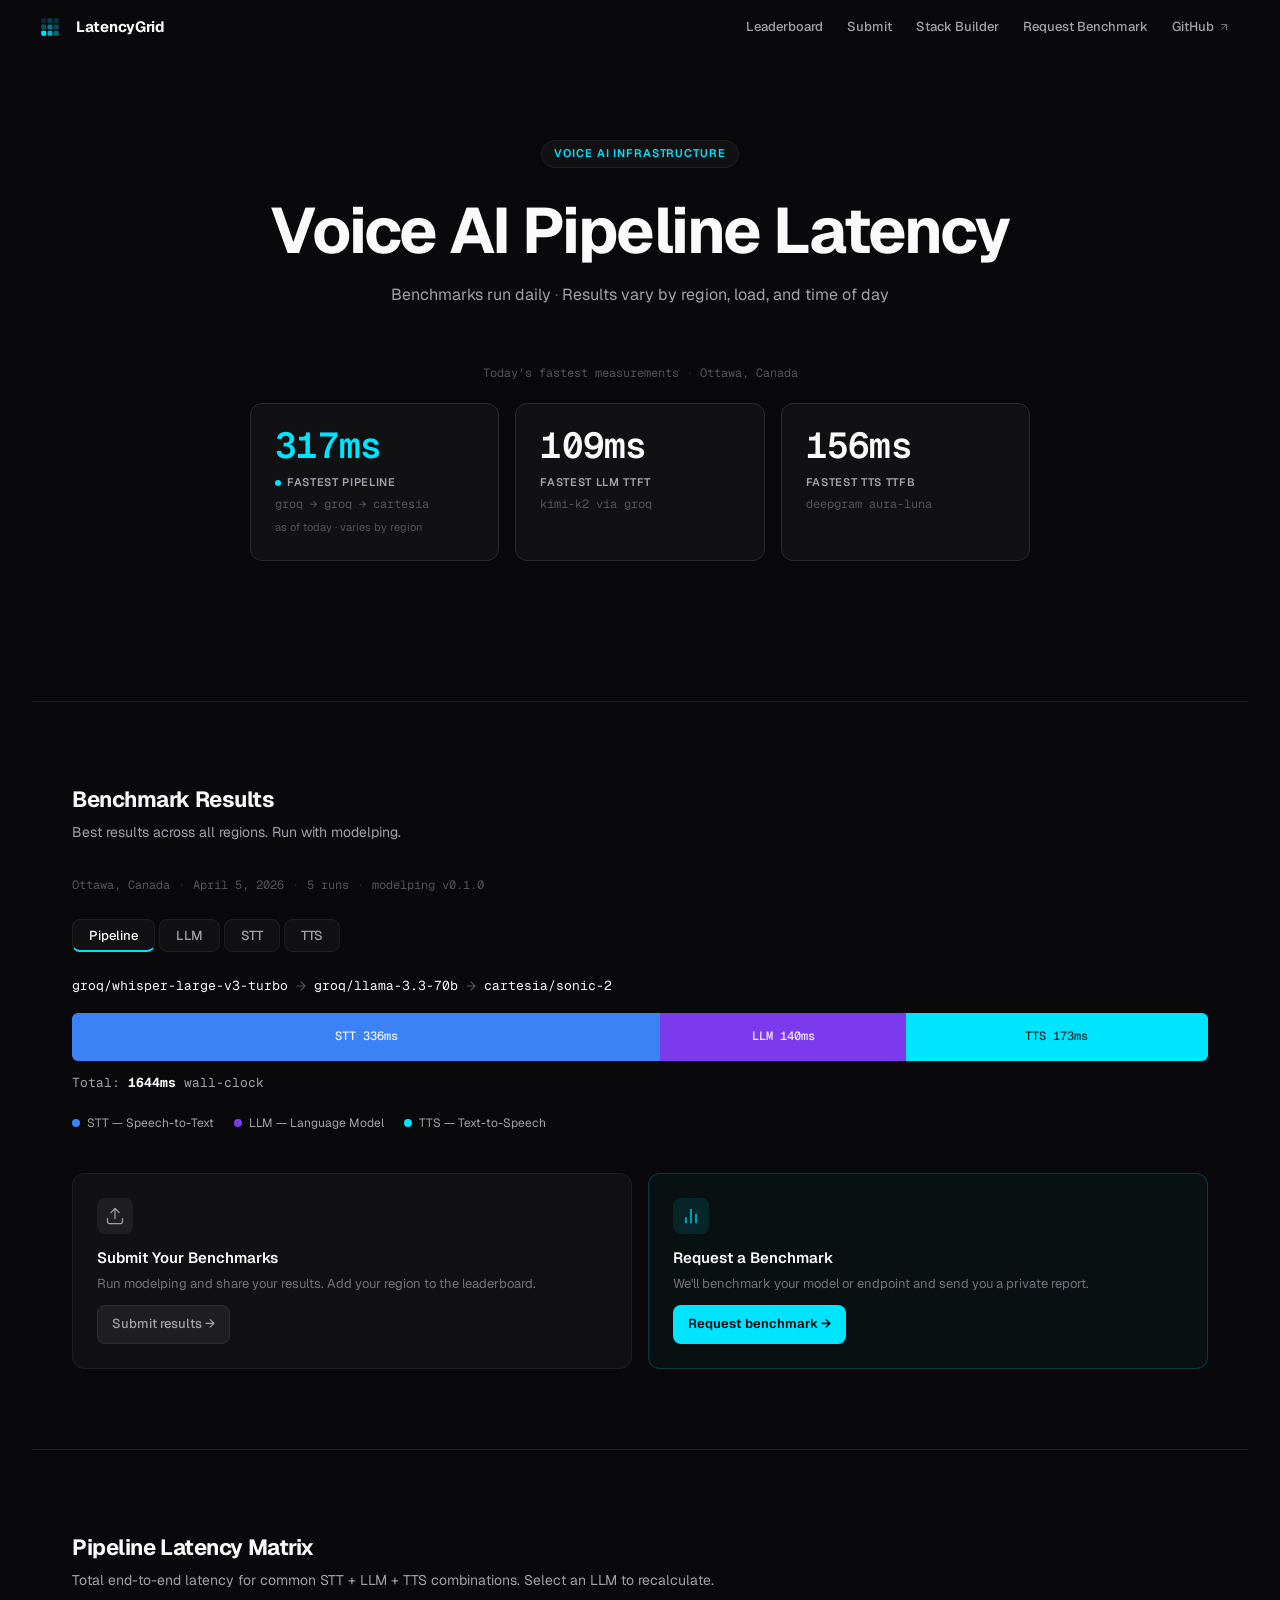
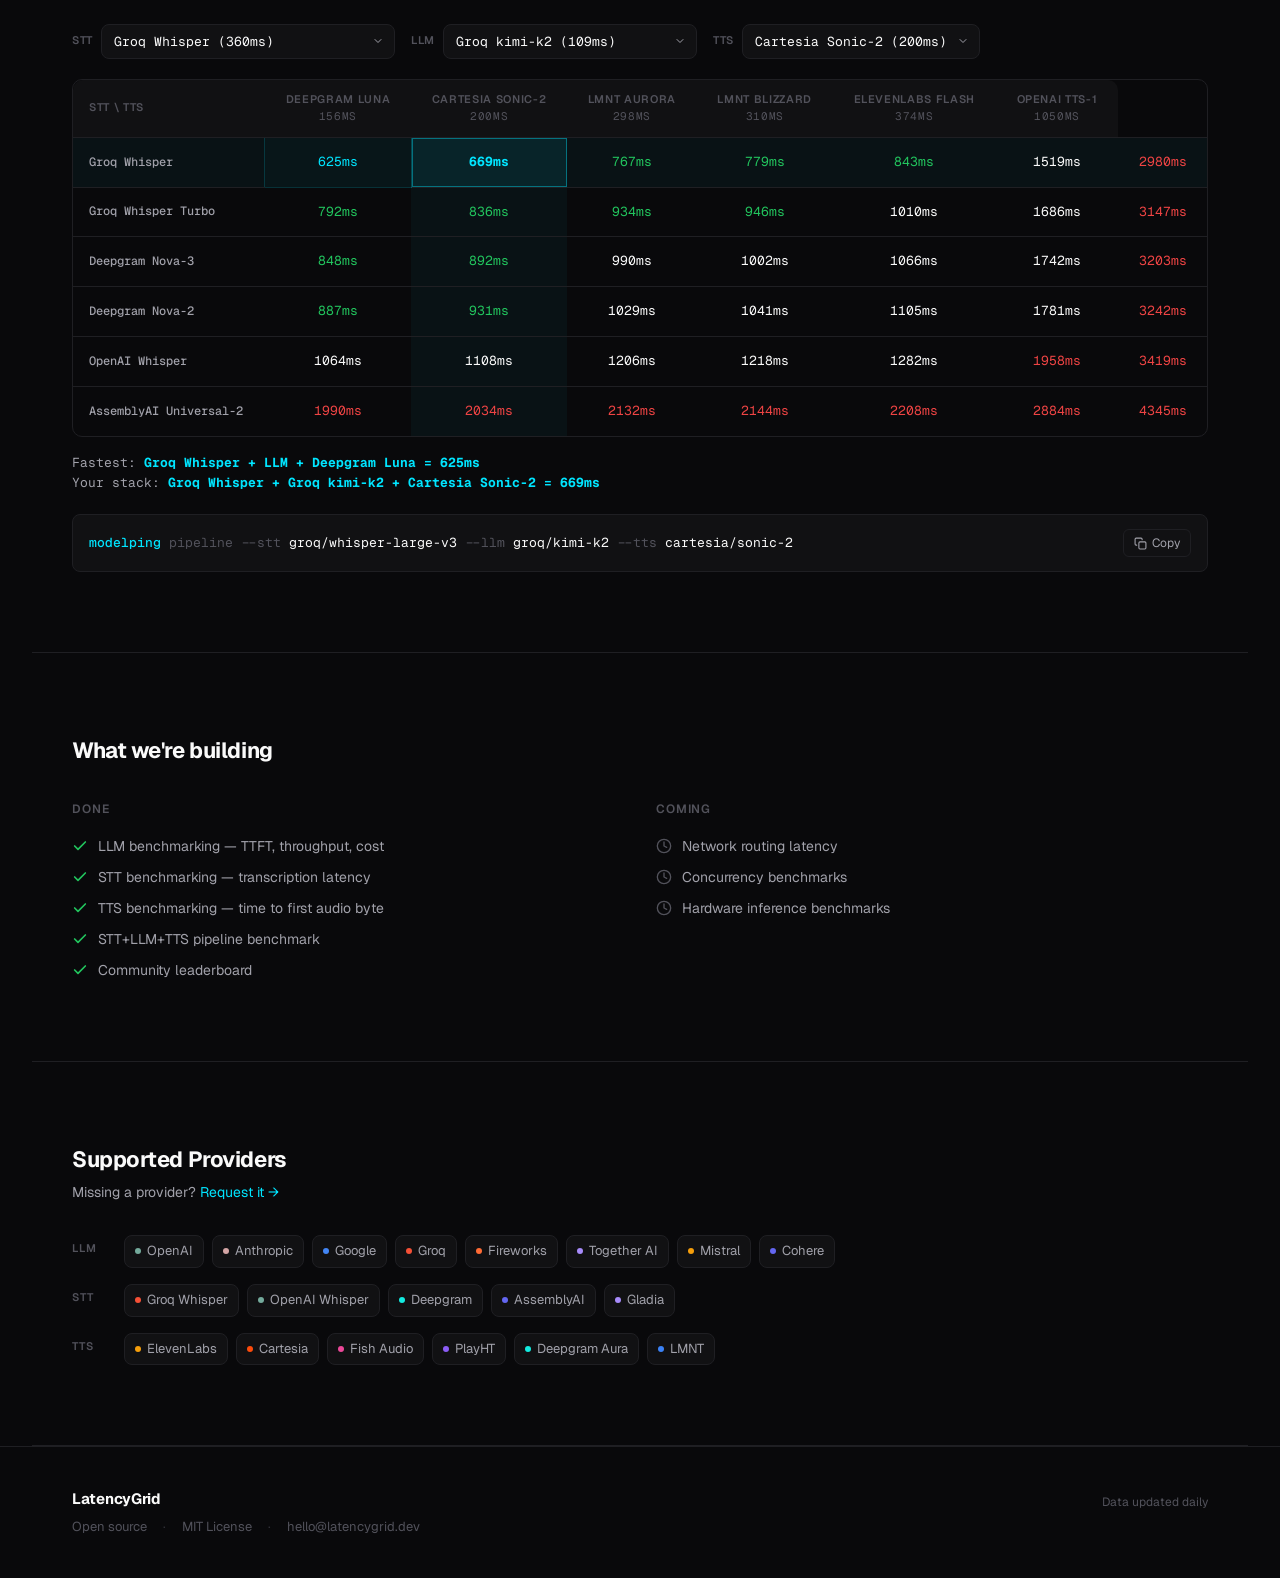
==== commit a9b44814: "fix: add Fish Audio to pipeline matrix TTS options" ====
--- a/index.html
+++ b/index.html
@@ -483,6 +483,7 @@
           <option value="310" data-model="lmnt/blizzard">LMNT Blizzard (310ms)</option>
           <option value="374" data-model="elevenlabs/flash">ElevenLabs Flash (374ms)</option>
           <option value="1050" data-model="openai/tts-1">OpenAI TTS-1 (1050ms)</option>
+          <option value="2511" data-model="fish-audio/default">Fish Audio (2511ms)</option>
         </select>
       </div>
     </div>
@@ -729,7 +730,8 @@
     { label: 'LMNT Aurora', ms: 298, cmdKey: 'lmnt/aurora' },
     { label: 'LMNT Blizzard', ms: 310, cmdKey: 'lmnt/blizzard' },
     { label: 'ElevenLabs Flash', ms: 374, cmdKey: 'elevenlabs/flash' },
-    { label: 'OpenAI TTS-1', ms: 1050, cmdKey: 'openai/tts-1' }
+    { label: 'OpenAI TTS-1', ms: 1050, cmdKey: 'openai/tts-1' },
+    { label: 'Fish Audio', ms: 2511, cmdKey: 'fish-audio/default' }
   ];
 
   function getThresholds(values) {
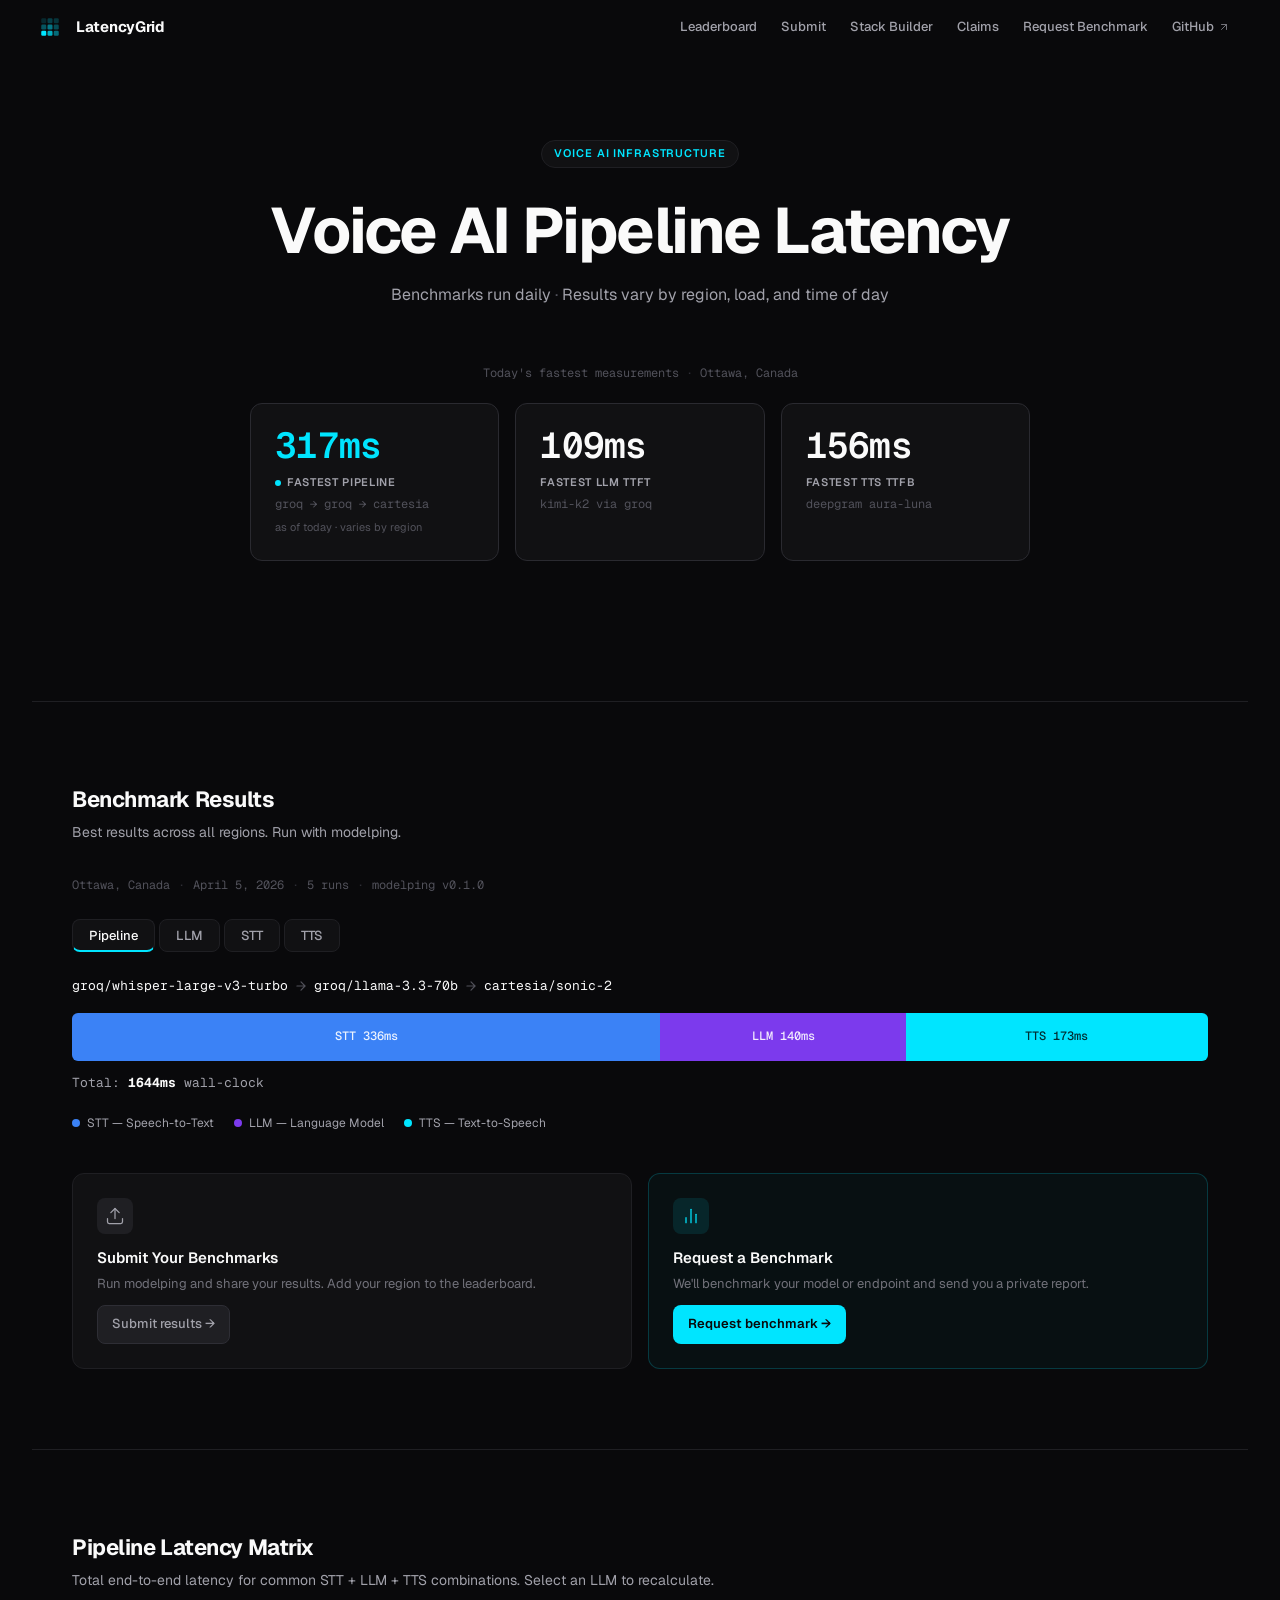
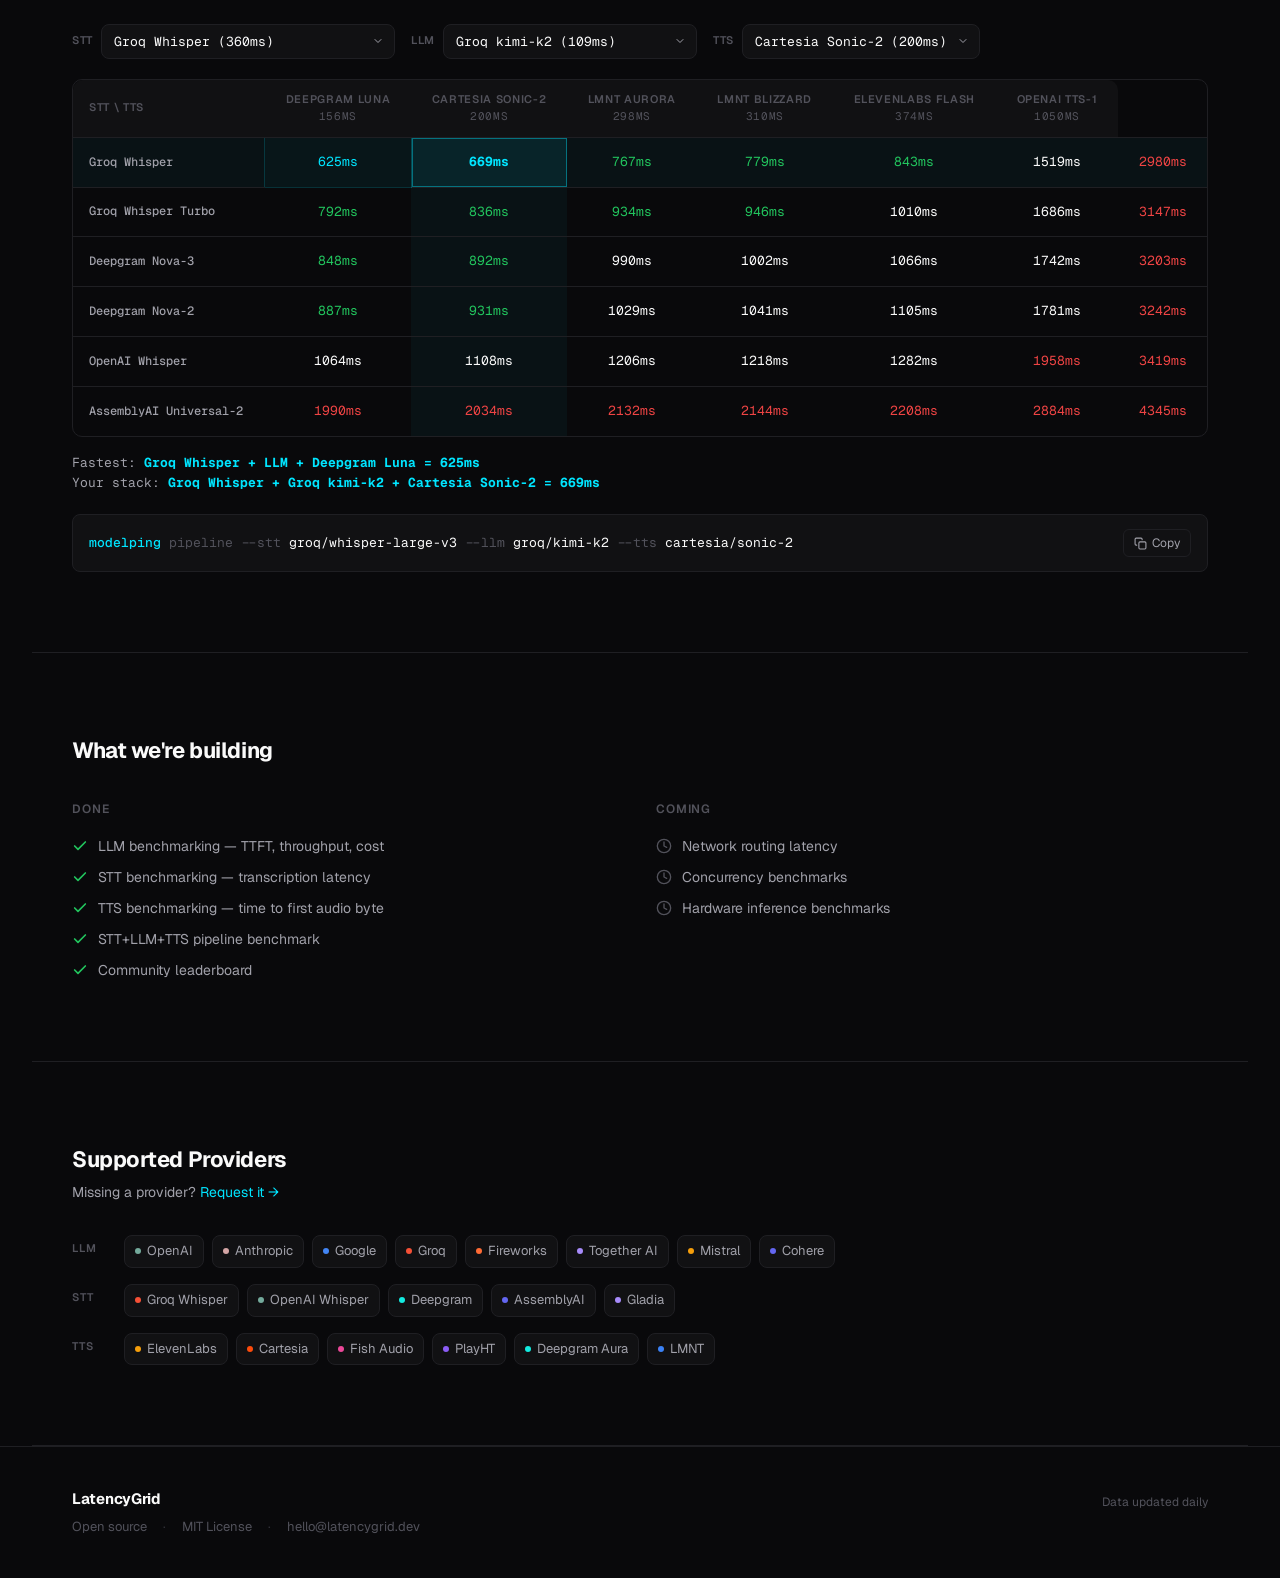
==== commit aa50e357: "feat: stack builder live data, lead capture, updated models, nav fix" ====
--- a/index.html
+++ b/index.html
@@ -53,6 +53,7 @@
       <li><a href="/leaderboard.html">Leaderboard</a></li>
       <li><a href="/submit">Submit</a></li>
       <li><a href="#matrix">Stack Builder</a></li>
+      <li><a href="/claims.html">Claims</a></li>
       <li><a href="/benchmark.html">Request Benchmark</a></li>
       <li>
         <a href="https://github.com/latencygrid/modelping" target="_blank" rel="noopener" class="nav-github">
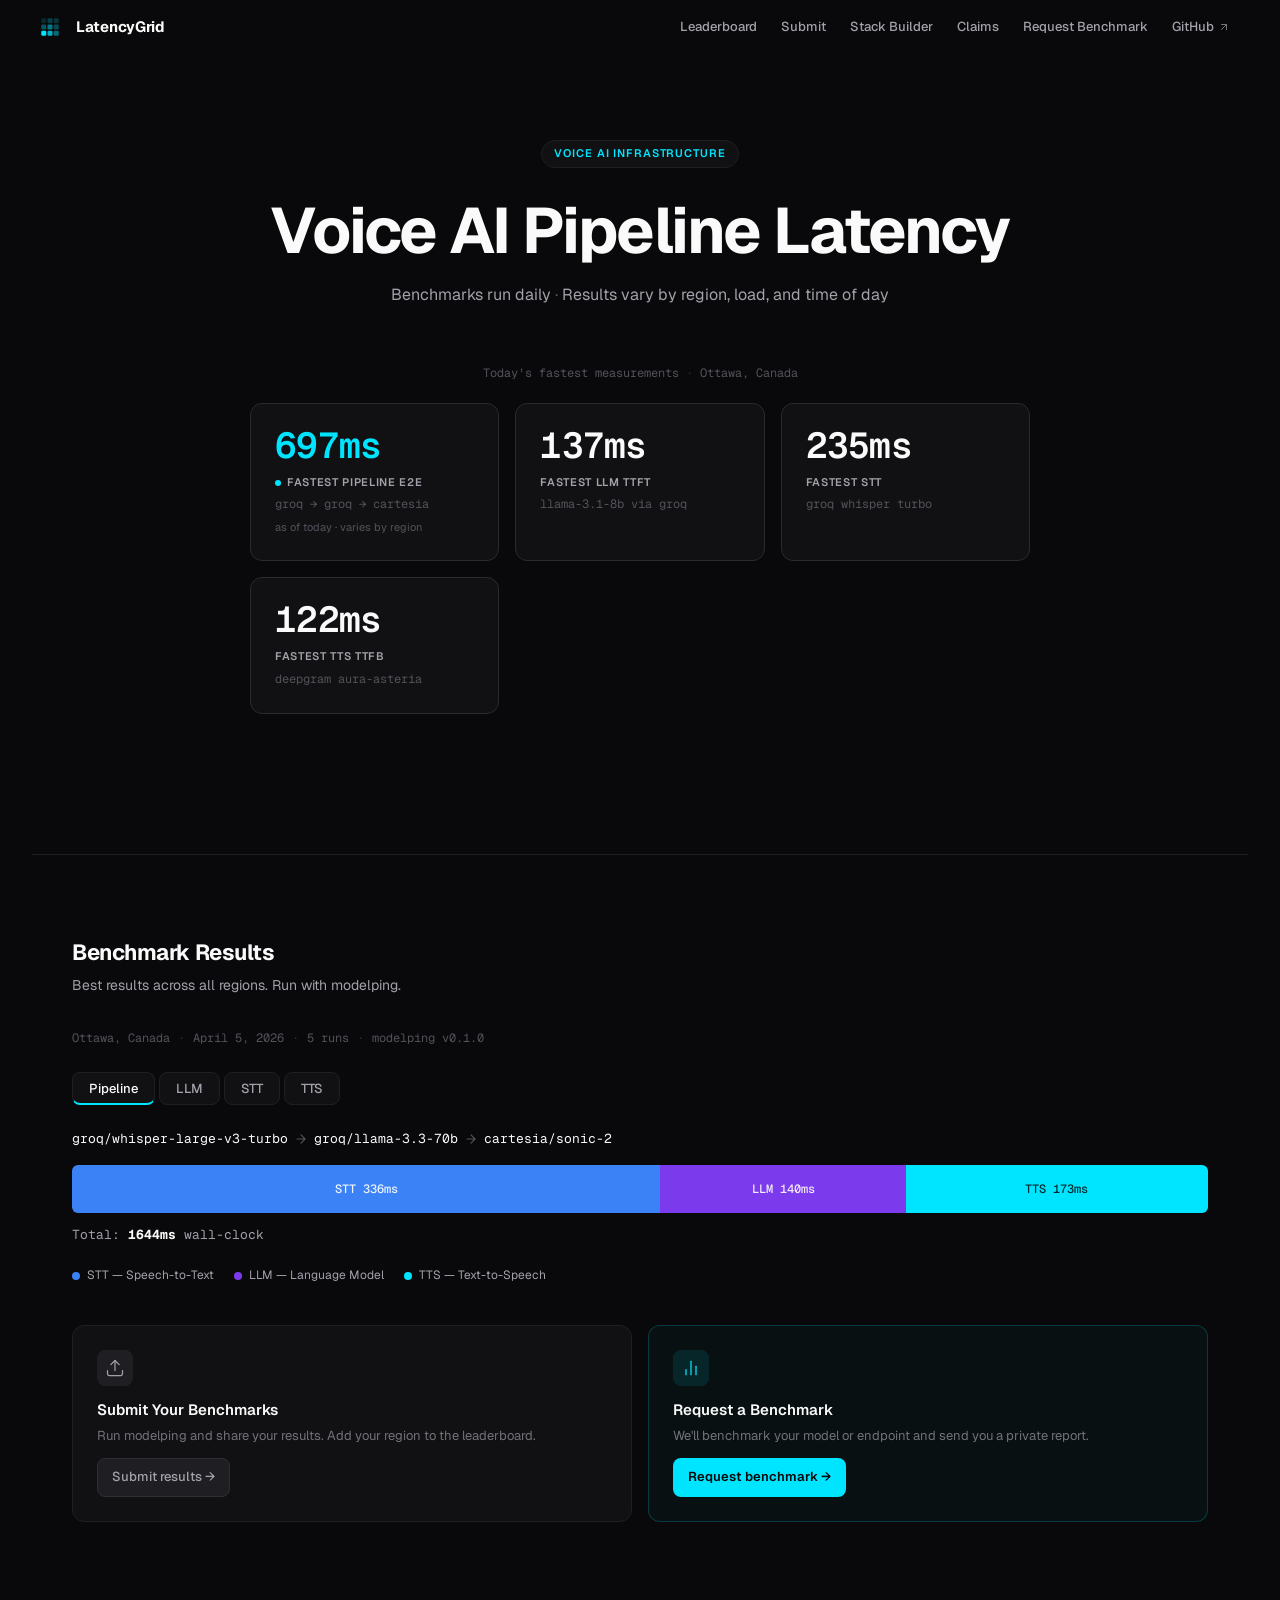
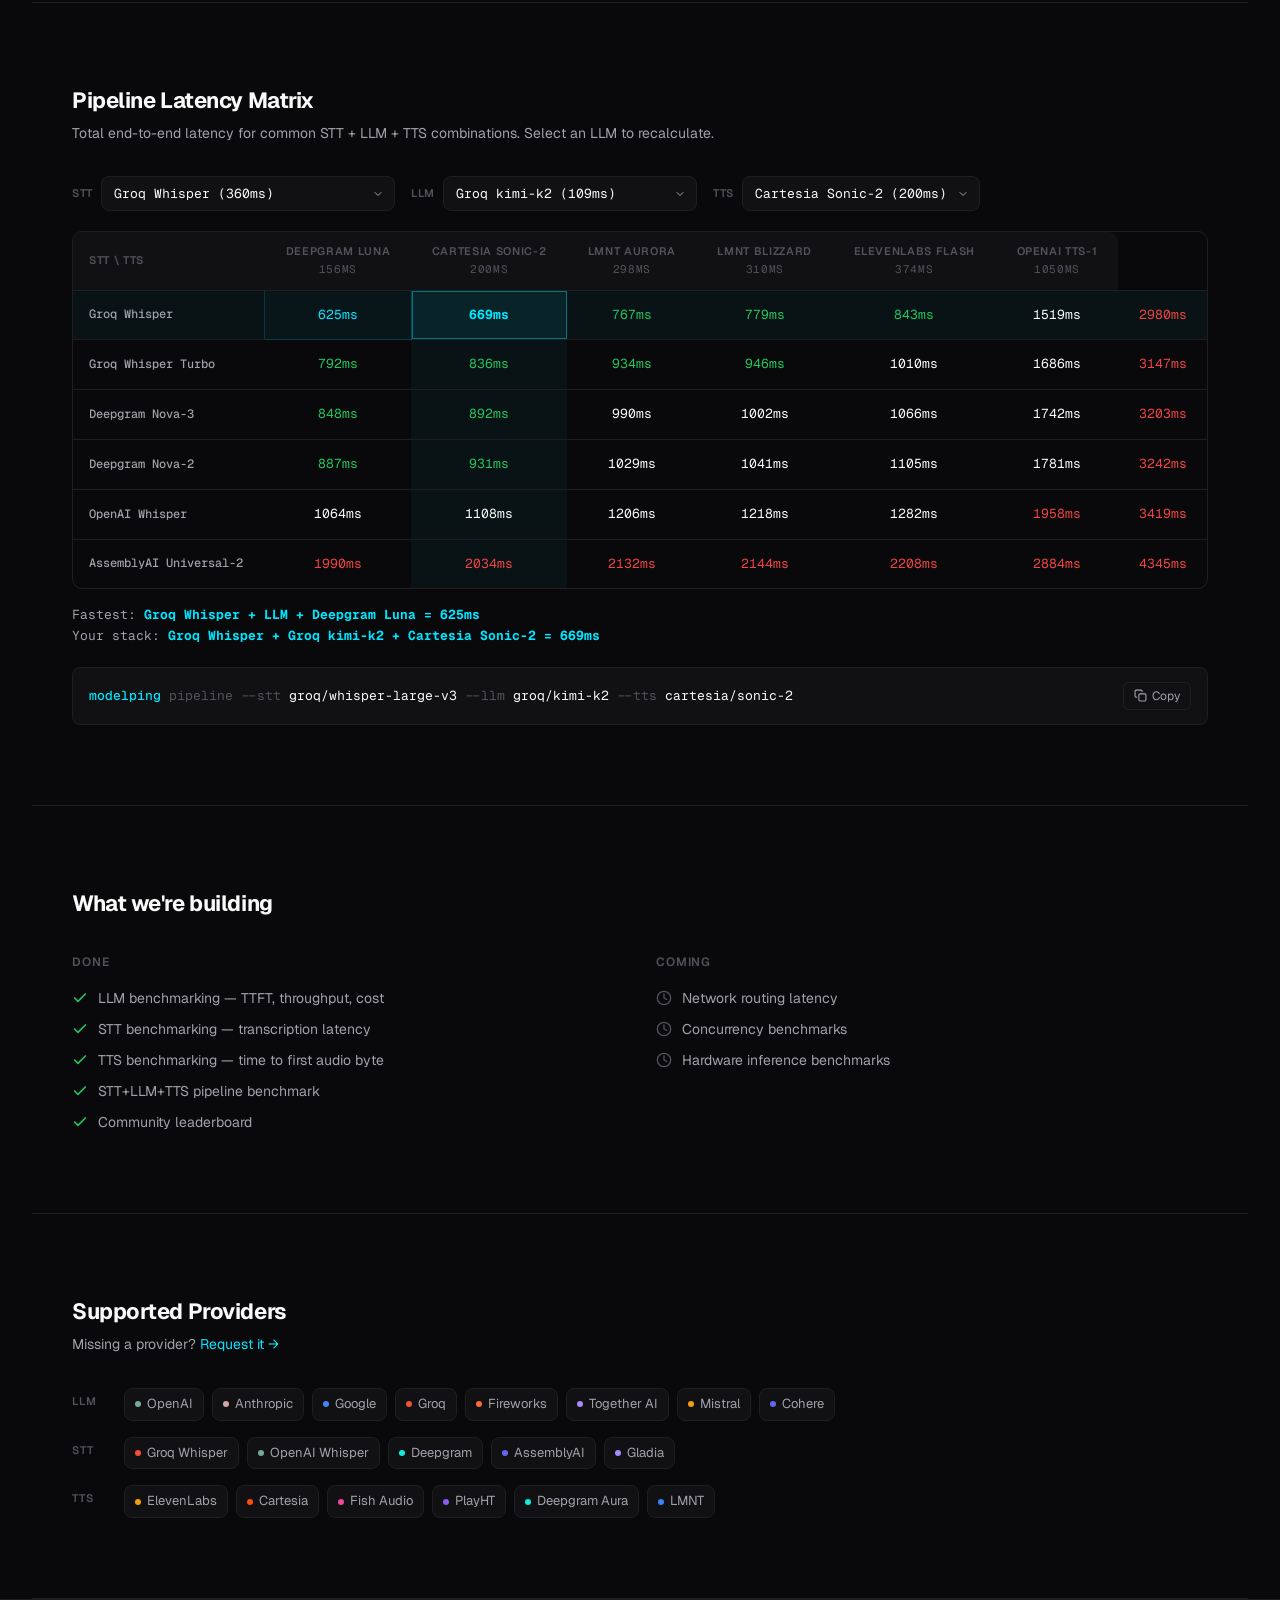
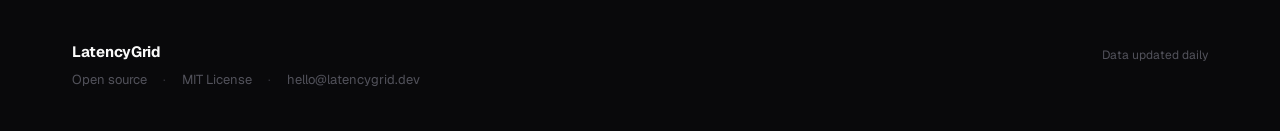
==== commit c55d85f8: "feat: add claims vs reality page with provider benchmark comparisons - New /claims.html page: Provid" ====
--- a/index.html
+++ b/index.html
@@ -82,34 +82,43 @@
       <span id="heroLocation">Ottawa, Canada</span>
     </div>
 
-    <div class="hero-stats">
+    <div class="hero-stats hero-stats-4">
       <!-- Fastest pipeline -->
       <div class="stat-card">
-        <div class="stat-number cyan">317ms</div>
+        <div class="stat-number cyan" id="heroFastestPipeline">697ms</div>
         <div class="stat-label-row">
           <div class="live-dot"></div>
-          <div class="stat-label">Fastest Pipeline</div>
-        </div>
-        <div class="stat-meta">groq → groq → cartesia</div>
+          <div class="stat-label">Fastest Pipeline E2E</div>
+        </div>
+        <div class="stat-meta" id="heroFastestPipelinemeta">groq → groq → cartesia</div>
         <div class="stat-qualifier">as of today · varies by region</div>
       </div>
 
       <!-- Fastest LLM -->
       <div class="stat-card">
-        <div class="stat-number white" id="heroFastestLLM">109ms</div>
+        <div class="stat-number white" id="heroFastestLLM">137ms</div>
         <div class="stat-label-row">
           <div class="stat-label">Fastest LLM TTFT</div>
         </div>
-        <div class="stat-meta" id="heroFastestLLMmeta">kimi-k2 via groq</div>
+        <div class="stat-meta" id="heroFastestLLMmeta">llama-3.1-8b via groq</div>
+      </div>
+
+      <!-- Fastest STT -->
+      <div class="stat-card">
+        <div class="stat-number white" id="heroFastestSTT">235ms</div>
+        <div class="stat-label-row">
+          <div class="stat-label">Fastest STT</div>
+        </div>
+        <div class="stat-meta" id="heroFastestSTTmeta">groq whisper turbo</div>
       </div>
 
       <!-- Fastest TTS -->
       <div class="stat-card">
-        <div class="stat-number white" id="heroFastestTTS">156ms</div>
+        <div class="stat-number white" id="heroFastestTTS">122ms</div>
         <div class="stat-label-row">
           <div class="stat-label">Fastest TTS TTFB</div>
         </div>
-        <div class="stat-meta" id="heroFastestTTSmeta">deepgram aura-luna</div>
+        <div class="stat-meta" id="heroFastestTTSmeta">deepgram aura-asteria</div>
       </div>
     </div>
   </div>
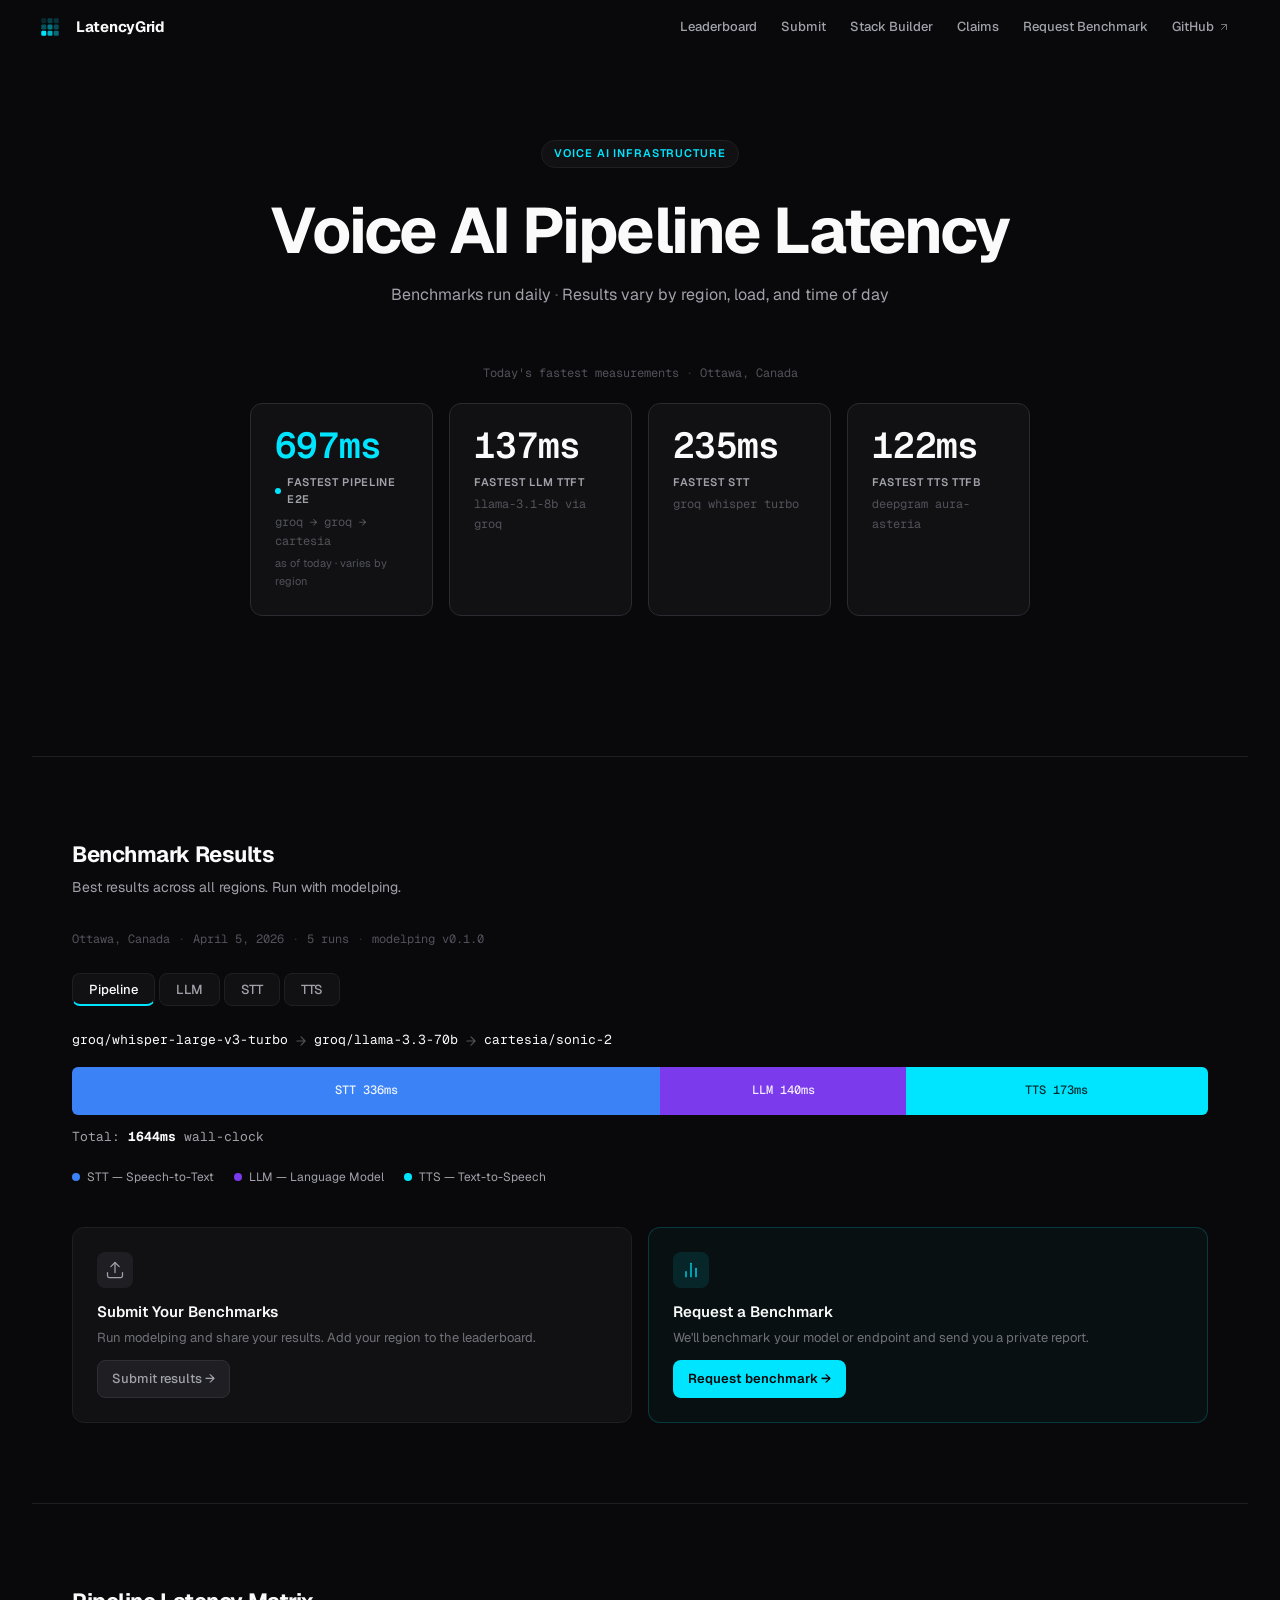
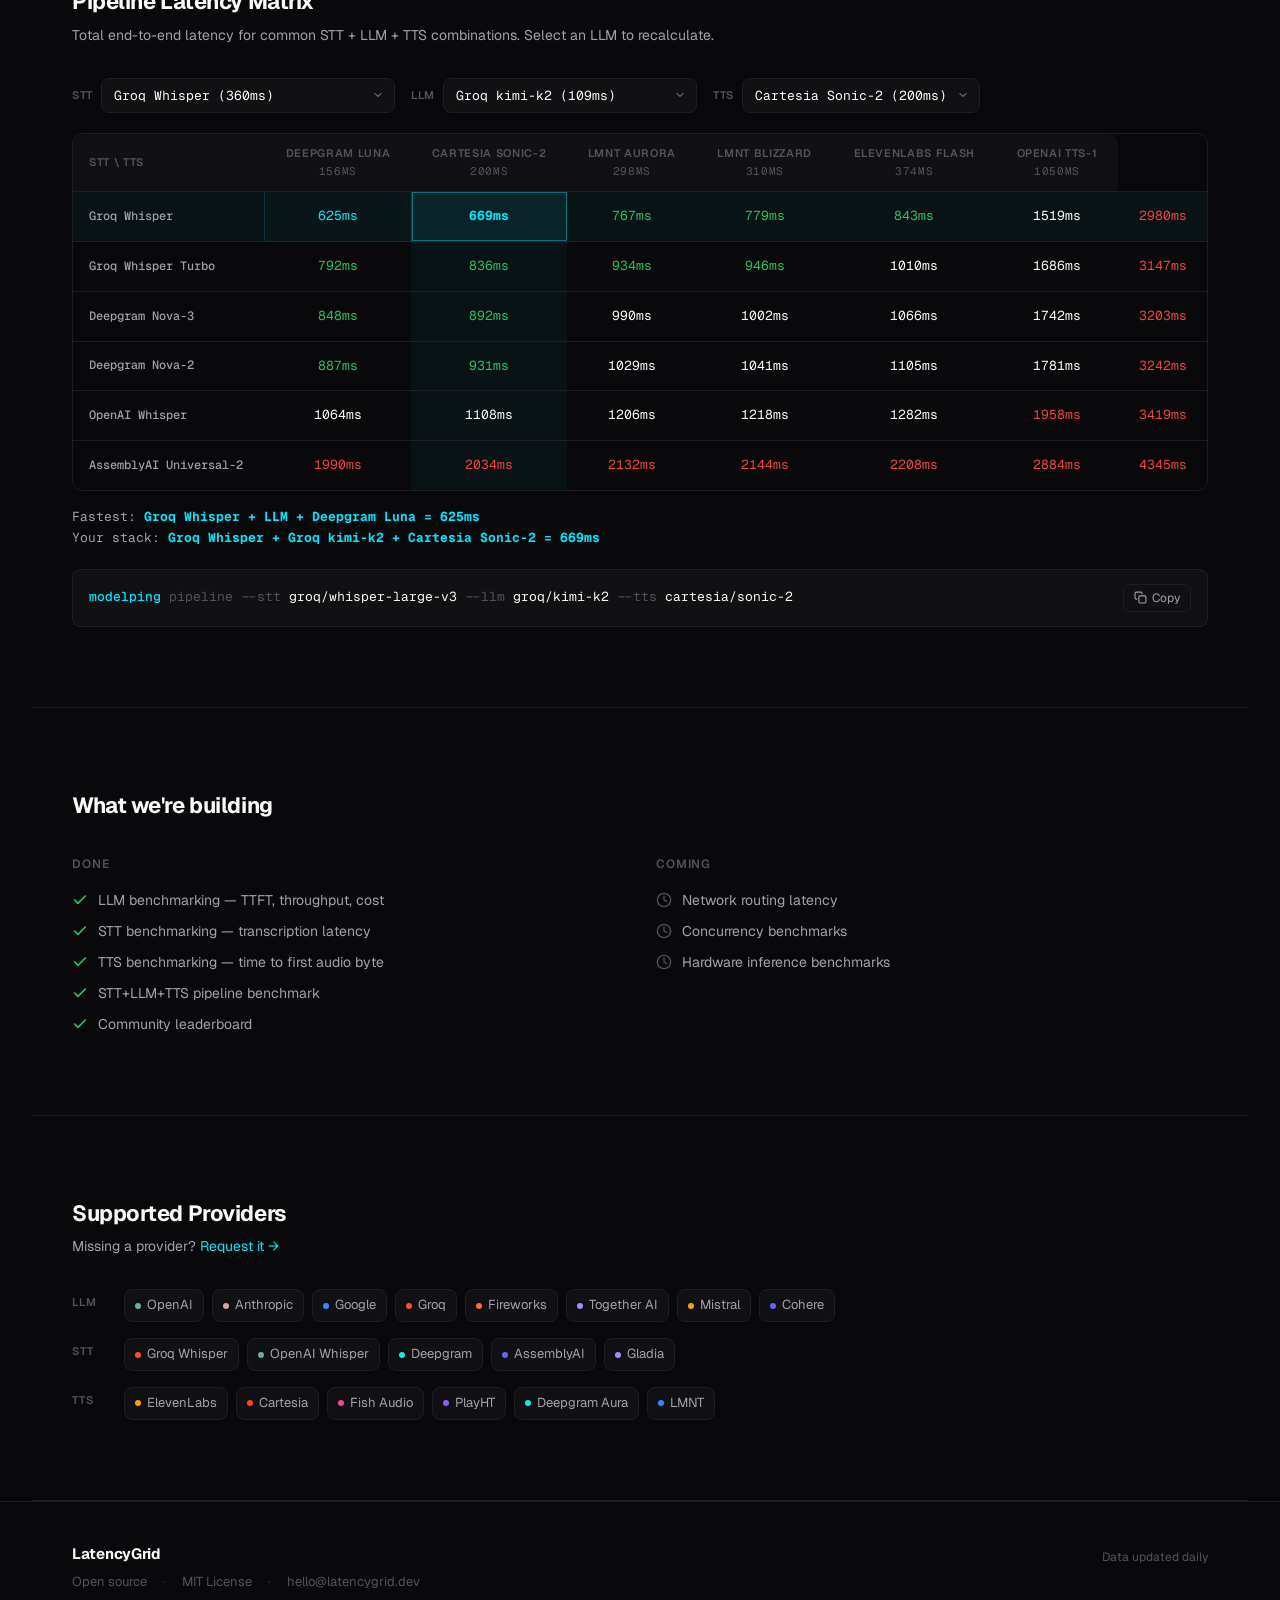
==== commit d62901c8: "feat: 4-stat hero (Pipeline+LLM+STT+TTS daily winners), accurate live data from API" ====
--- a/index.html
+++ b/index.html
@@ -1083,6 +1083,24 @@
         document.getElementById('heroFastestLLMmeta').textContent = bestLLM.model + ' via ' + (bestLLM.provider || '');
       }
 
+      // Hero: Fastest STT
+      if (stt.length) {
+        var validSTT = stt.filter(function(m) {
+          return (m.latency_p50 != null || m.transcription_latency_ms != null);
+        });
+        if (validSTT.length) {
+          var bestSTT = validSTT.reduce(function(a, b) {
+            var av = a.latency_p50 != null ? a.latency_p50 : a.transcription_latency_ms;
+            var bv = b.latency_p50 != null ? b.latency_p50 : b.transcription_latency_ms;
+            return av < bv ? a : b;
+          });
+          var bestSTTms = bestSTT.latency_p50 != null ? bestSTT.latency_p50 : bestSTT.transcription_latency_ms;
+          document.getElementById('heroFastestSTT').textContent = Math.round(bestSTTms) + 'ms';
+          var sttParts = (bestSTT.model || '').split('/');
+          document.getElementById('heroFastestSTTmeta').textContent = sttParts[sttParts.length - 1].replace(/-/g, ' ');
+        }
+      }
+
       // Hero: Fastest TTS
       if (tts.length) {
         var bestTTS = tts.reduce(function(a, b){
@@ -1094,14 +1112,14 @@
         if (bestTTFB != null) {
           document.getElementById('heroFastestTTS').textContent = Math.round(bestTTFB) + 'ms';
           var ttsParts = (bestTTS.model || '').split('/');
-          document.getElementById('heroFastestTTSmeta').textContent = ttsParts[ttsParts.length - 1];
+          document.getElementById('heroFastestTTSmeta').textContent = ttsParts[ttsParts.length - 1].replace(/-/g, ' ');
         }
       }
 
       // Hero freshness line
       var heroDateEl = document.getElementById('heroDate');
       var heroLocEl = document.getElementById('heroLocation');
-      if (heroDateEl) heroDateEl.textContent = "Today's fastest · " + formatDate(sub.timestamp);
+      if (heroDateEl) heroDateEl.textContent = "Today's fastest · " + formatDate(sub.timestamp) + ' · best across all regions';
       if (heroLocEl) heroLocEl.textContent = sub.location || '';
 
       // Metadata strip
--- a/styles.css
+++ b/styles.css
@@ -177,7 +177,7 @@
 /* Stat cards */
 .hero-stats {
   display: grid;
-  grid-template-columns: repeat(3, 1fr);
+  grid-template-columns: repeat(4, 1fr);
   gap: 16px;
   max-width: 780px;
   margin: 0 auto;
@@ -867,8 +867,11 @@
   .hero-title { font-size: 32px; }
 
   .hero-stats {
-    grid-template-columns: 1fr;
+    grid-template-columns: repeat(2, 1fr);
     max-width: 100%;
+  }
+  .hero-stats-4 {
+    grid-template-columns: repeat(2, 1fr);
   }
 
   .roadmap-grid {
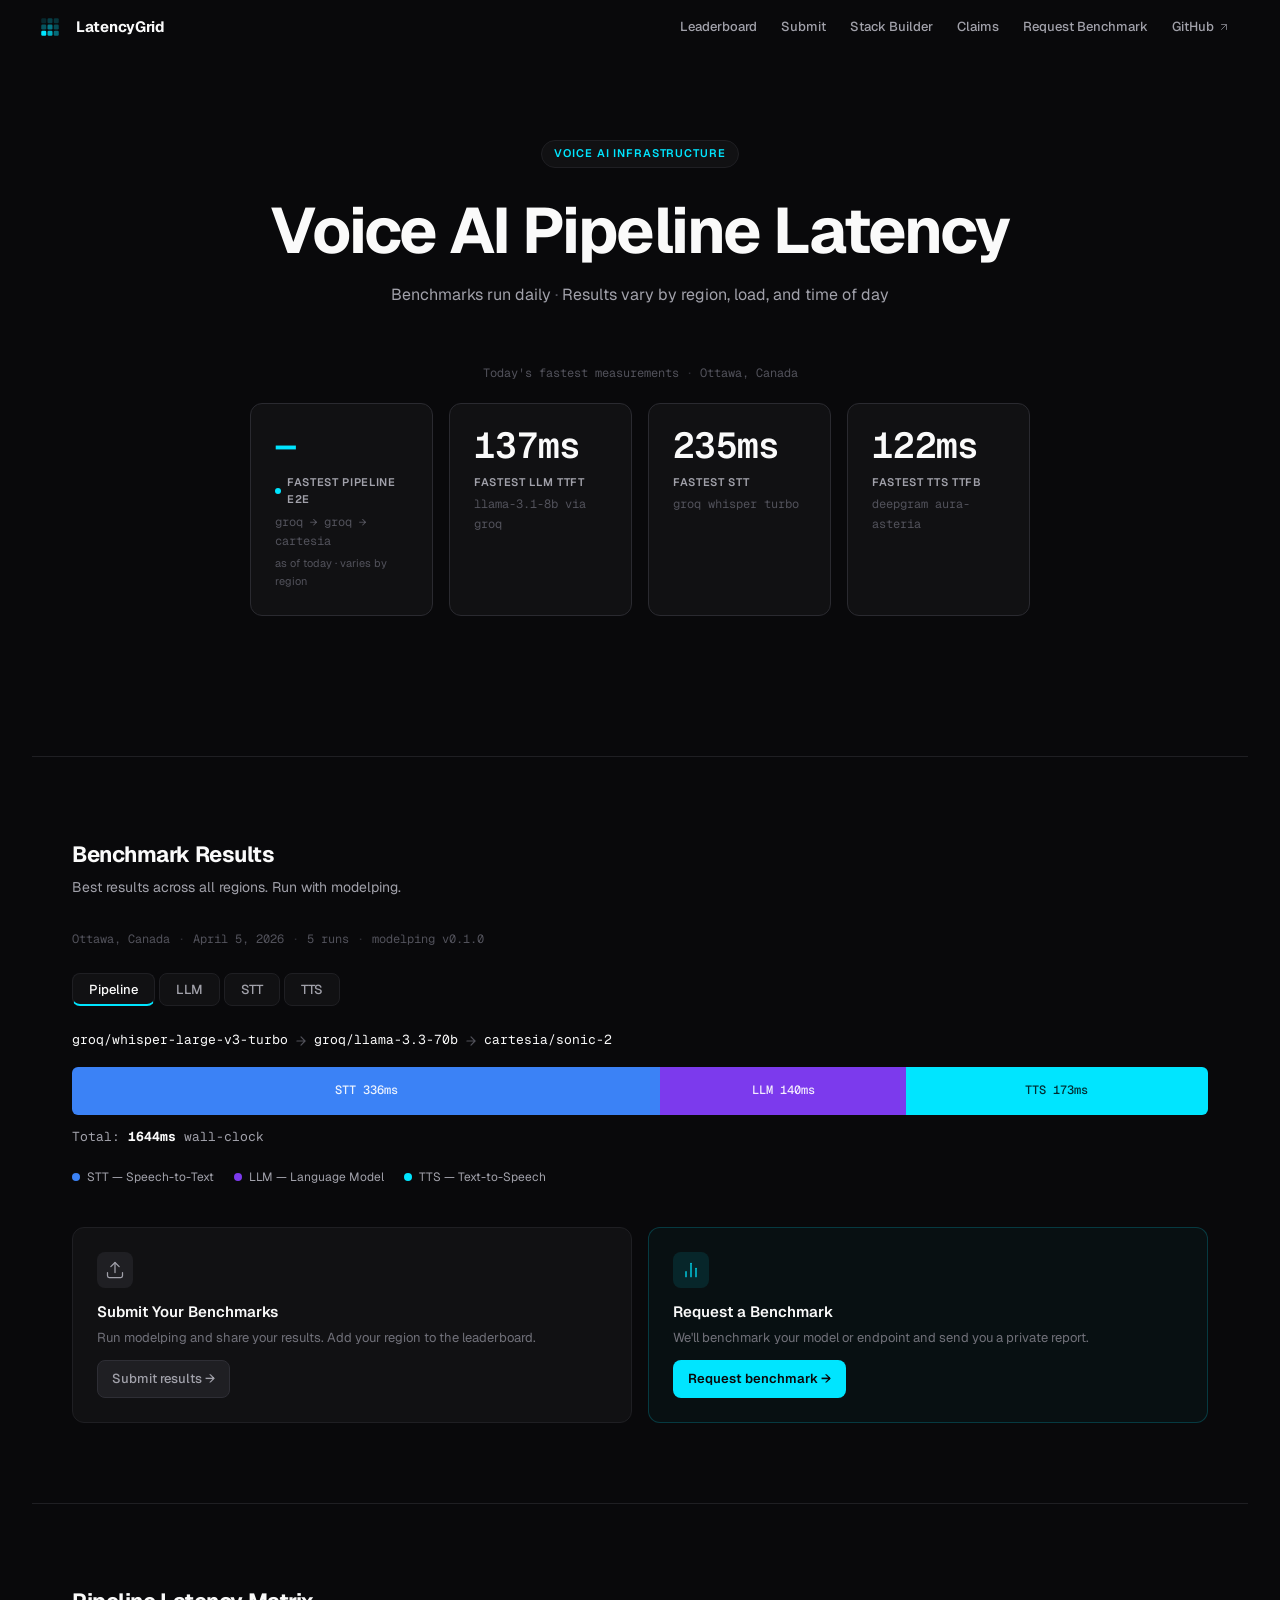
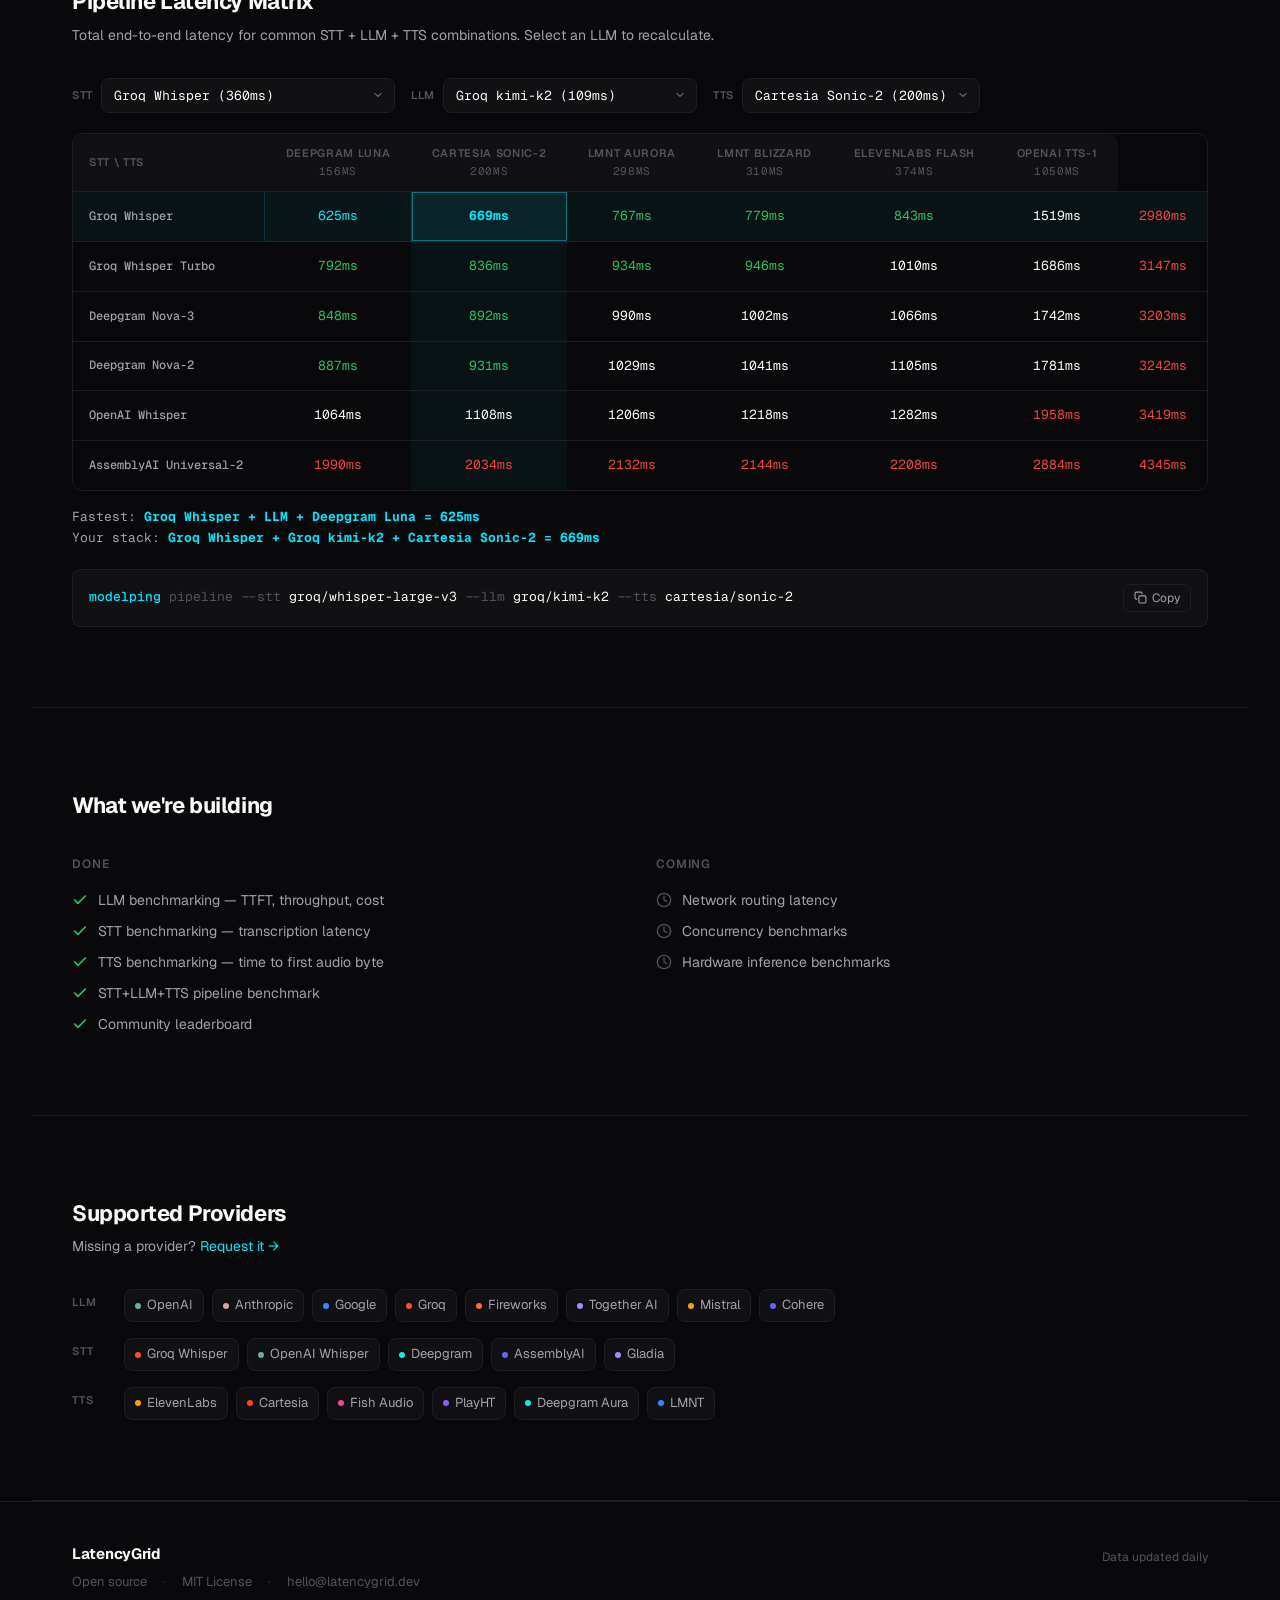
==== commit 0f2242d0: "fix: use today's submissions for hero stats; merge pipeline across runs; show — when no pipeline dat" ====
--- a/index.html
+++ b/index.html
@@ -32,6 +32,14 @@
       margin-top: 4px;
     }
   </style>
+  <!-- Google tag (gtag.js) -->
+  <script async src="https://www.googletagmanager.com/gtag/js?id=G-3ZHVHFF3VL"></script>
+  <script>
+    window.dataLayer = window.dataLayer || [];
+    function gtag(){dataLayer.push(arguments);}
+    gtag('js', new Date());
+    gtag('config', 'G-3ZHVHFF3VL');
+  </script>
 </head>
 <body>
 
@@ -85,7 +93,7 @@
     <div class="hero-stats hero-stats-4">
       <!-- Fastest pipeline -->
       <div class="stat-card">
-        <div class="stat-number cyan" id="heroFastestPipeline">697ms</div>
+        <div class="stat-number cyan" id="heroFastestPipeline">—</div>
         <div class="stat-label-row">
           <div class="live-dot"></div>
           <div class="stat-label">Fastest Pipeline E2E</div>
@@ -1145,12 +1153,13 @@
       renderSTTTable(stt);
       renderTTSTable(tts);
 
-      // Pipeline tab — update from live data if available
+      // Pipeline tab — merge pipeline results across all submissions passed in
       var pipeline = sub.pipeline || [];
       if (pipeline.length) {
         var best = pipeline.reduce(function(a, b) {
           return a.total_pipeline_ms < b.total_pipeline_ms ? a : b;
         });
+
         // Update route label
         var routeEl = document.querySelector('.pipeline-route');
         if (routeEl) {
@@ -1204,10 +1213,17 @@
         var data = await res.json();
         if (!data.success || !data.submissions || !data.submissions.length) throw new Error('No data');
 
-        // Fetch details for up to 3 most complete submissions
-        var topSubs = data.submissions
-          .filter(function(s) { return s.llm_count > 0; })
-          .slice(0, 3);
+        // Prefer submissions from the last 24h; fall back to all-time if nothing recent
+        var now = Date.now();
+        var recent = data.submissions.filter(function(s) {
+          return (now - new Date(s.timestamp).getTime()) < 86400000;
+        });
+        var pool = recent.length >= 3 ? recent : data.submissions;
+
+        // Fetch details for up to 5 most complete submissions from pool
+        var topSubs = pool
+          .filter(function(s) { return s.fastest_llm_ms != null; })
+          .slice(0, 5);
 
         var details = await Promise.all(
           topSubs.map(function(s) { return fetch(API_BASE + '/results/' + s.id).then(function(r) { return r.json(); }); })
@@ -1258,13 +1274,18 @@
 
         clearLoading();
 
-        // Use the most recent submission with pipeline data for metadata
-        var metaSub = details
-          .map(function(d) { return d.submission; })
-          .filter(Boolean)
-          .sort(function(a, b) { return new Date(b.timestamp) - new Date(a.timestamp); })[0];
-
-        if (metaSub) applySubmissionData(Object.assign({}, metaSub, { llm: llm, stt: stt, tts: tts }));
+        // Use the most recent submission for metadata/date display
+        var allSubs = details.map(function(d) { return d.submission; }).filter(Boolean);
+        var metaSub = allSubs.sort(function(a, b) { return new Date(b.timestamp) - new Date(a.timestamp); })[0];
+
+        // Merge pipeline entries across all submissions, pick best total_pipeline_ms
+        var allPipeline = [];
+        for (var i = 0; i < allSubs.length; i++) {
+          var p = allSubs[i].pipeline || [];
+          allPipeline = allPipeline.concat(p);
+        }
+
+        if (metaSub) applySubmissionData(Object.assign({}, metaSub, { llm: llm, stt: stt, tts: tts, pipeline: allPipeline }));
       } catch(err) {
         console.error('[LatencyGrid] Live data fetch failed:', err);
         clearLoading();
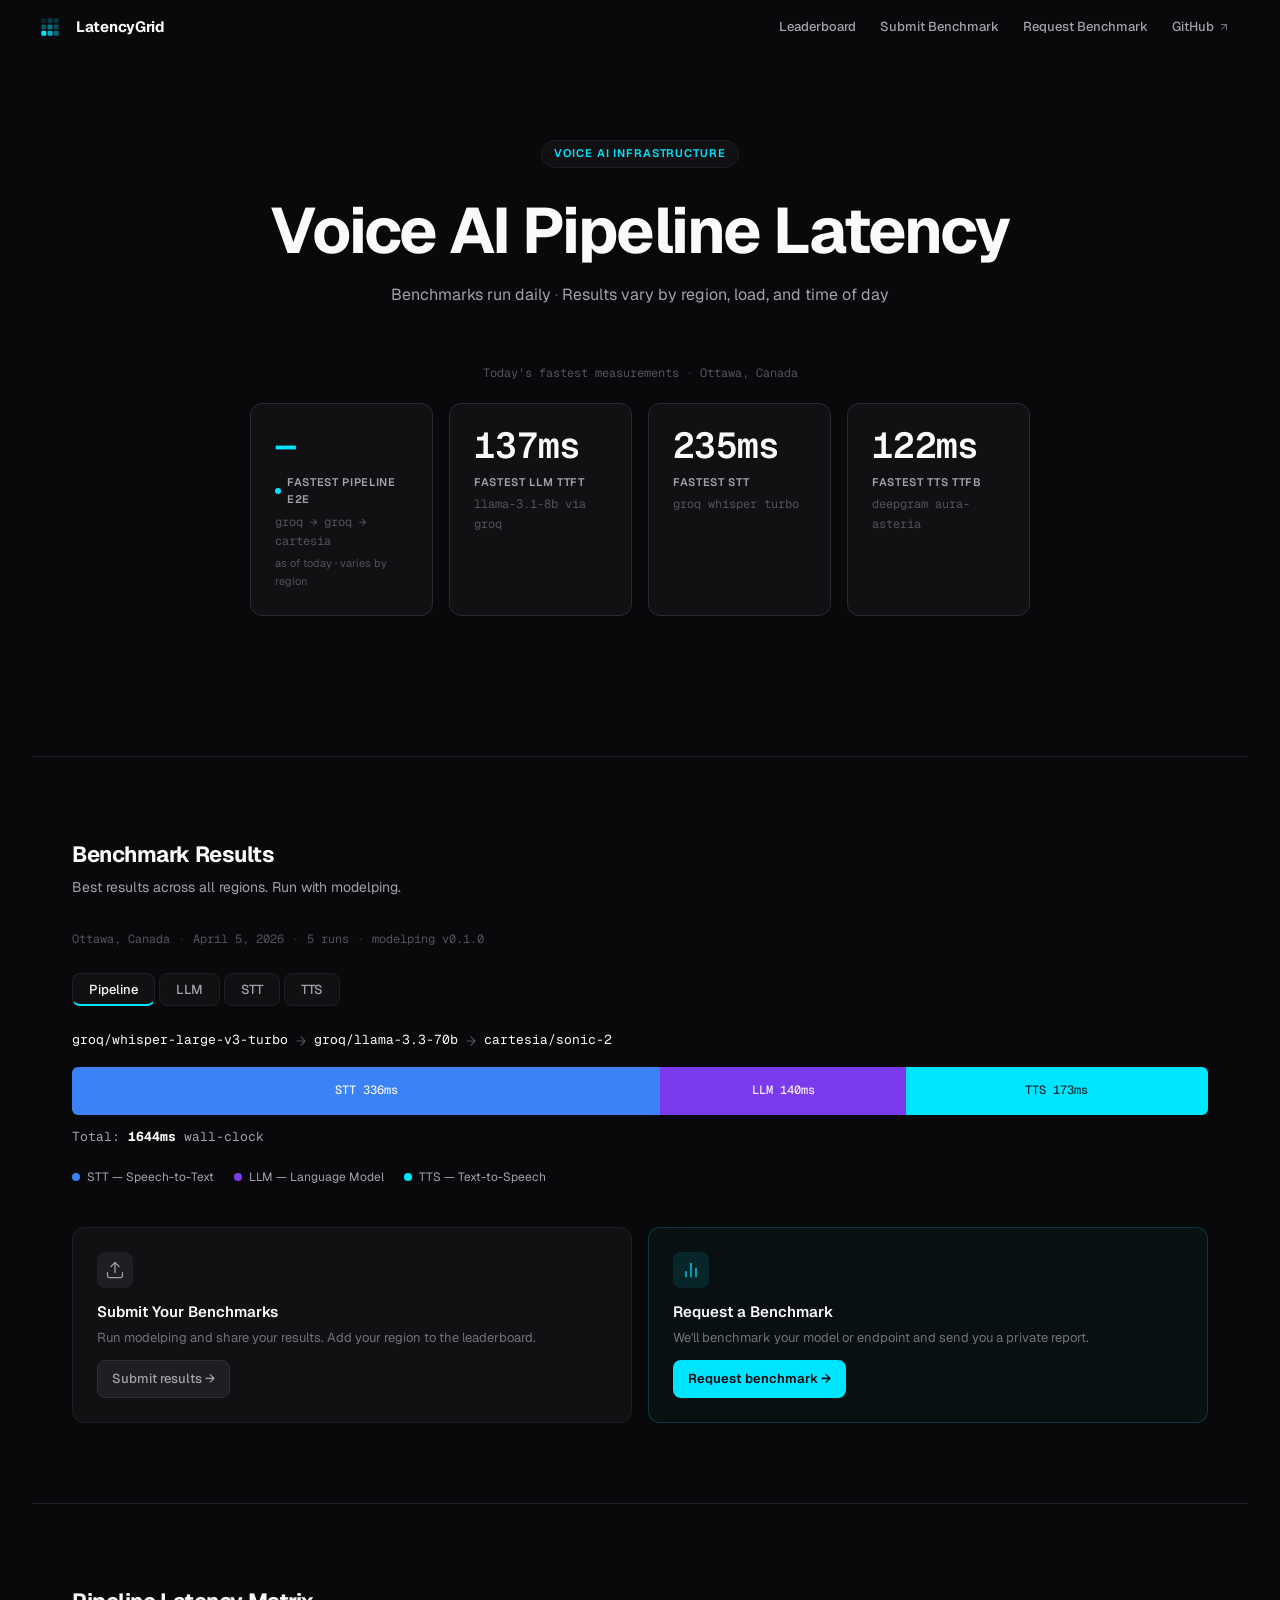
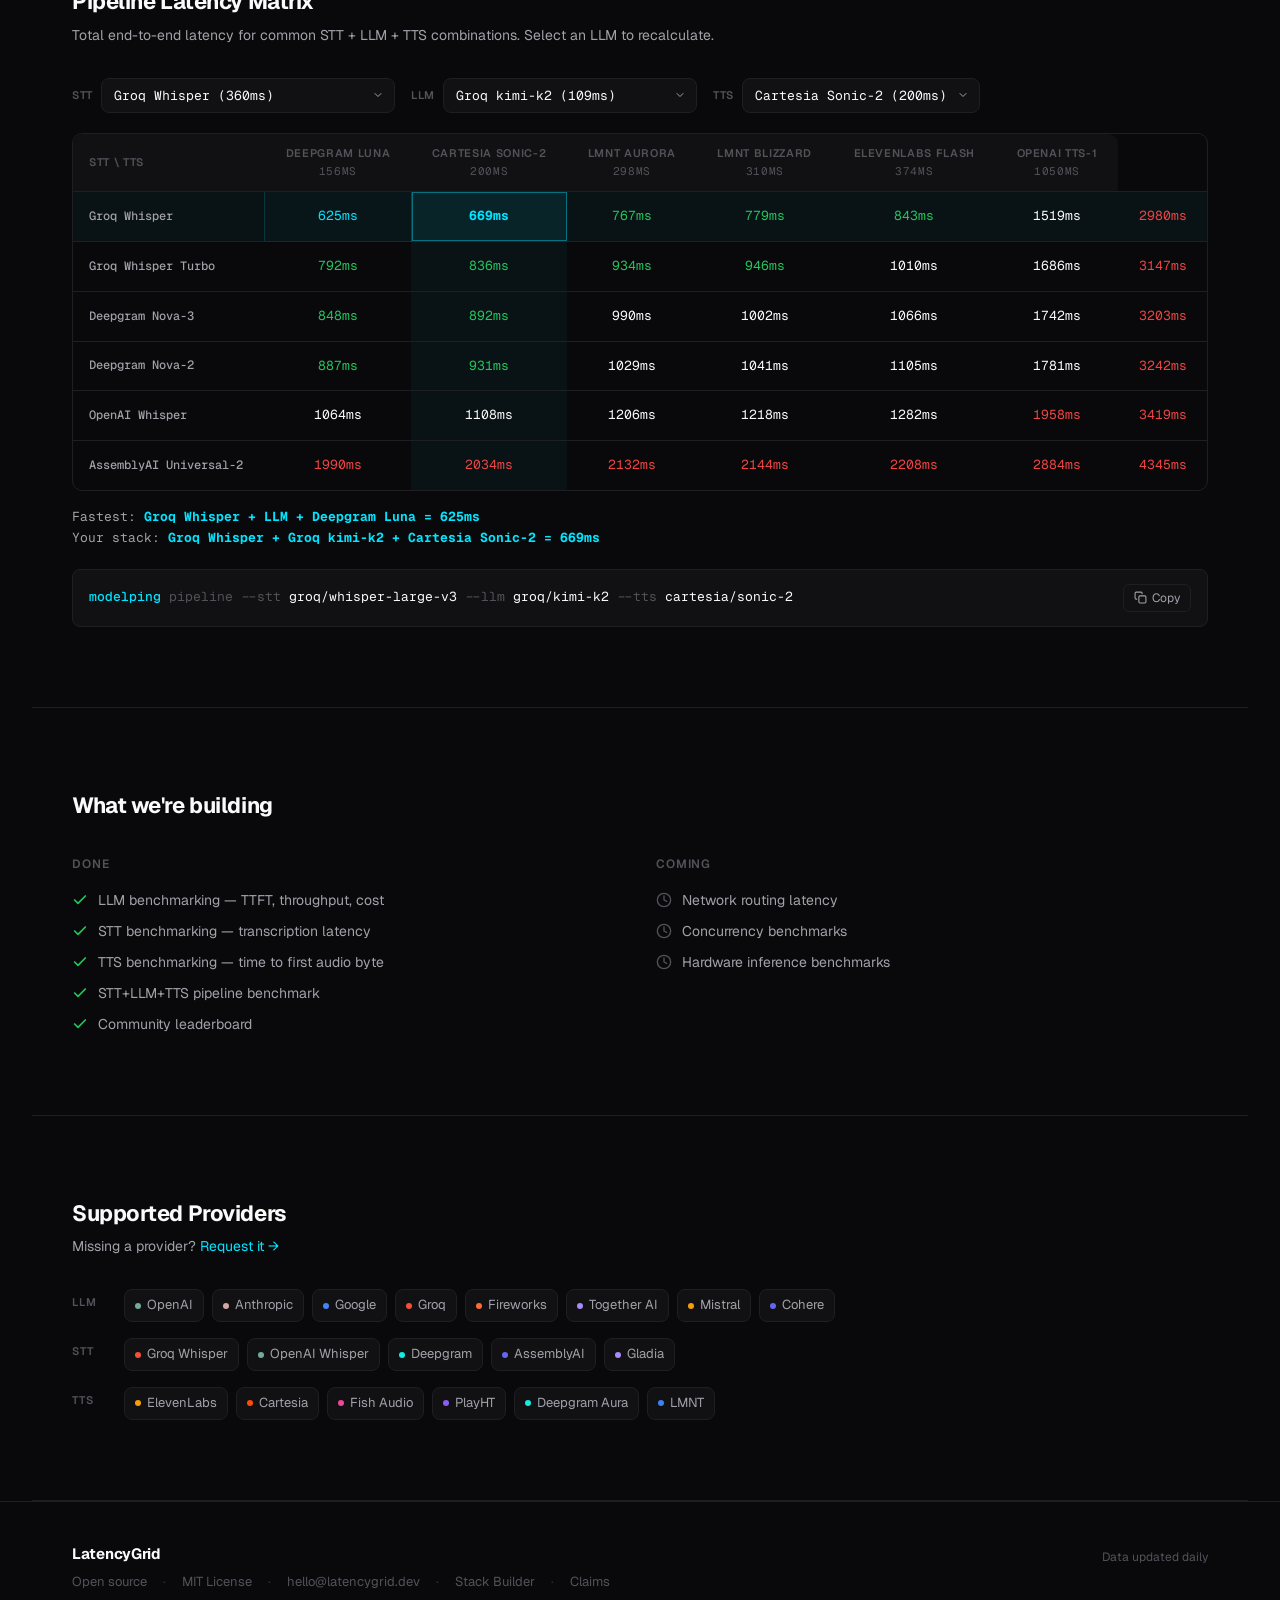
==== commit 01a1a892: "nav: remove Stack Builder + Claims from nav, add to footer, rename Submit to Submit Benchmark" ====
--- a/index.html
+++ b/index.html
@@ -59,9 +59,7 @@
     </button>
     <ul class="nav-links" id="navLinks">
       <li><a href="/leaderboard.html">Leaderboard</a></li>
-      <li><a href="/submit">Submit</a></li>
-      <li><a href="#matrix">Stack Builder</a></li>
-      <li><a href="/claims.html">Claims</a></li>
+      <li><a href="/submit">Submit Benchmark</a></li>
       <li><a href="/benchmark.html">Request Benchmark</a></li>
       <li>
         <a href="https://github.com/latencygrid/modelping" target="_blank" rel="noopener" class="nav-github">
@@ -695,6 +693,10 @@
           <span>MIT License</span>
           <span class="footer-sep">·</span>
           <a href="mailto:hello@latencygrid.dev">hello@latencygrid.dev</a>
+          <span class="footer-sep">·</span>
+          <a href="#matrix">Stack Builder</a>
+          <span class="footer-sep">·</span>
+          <a href="/claims.html">Claims</a>
         </div>
       </div>
       <div class="footer-right">
